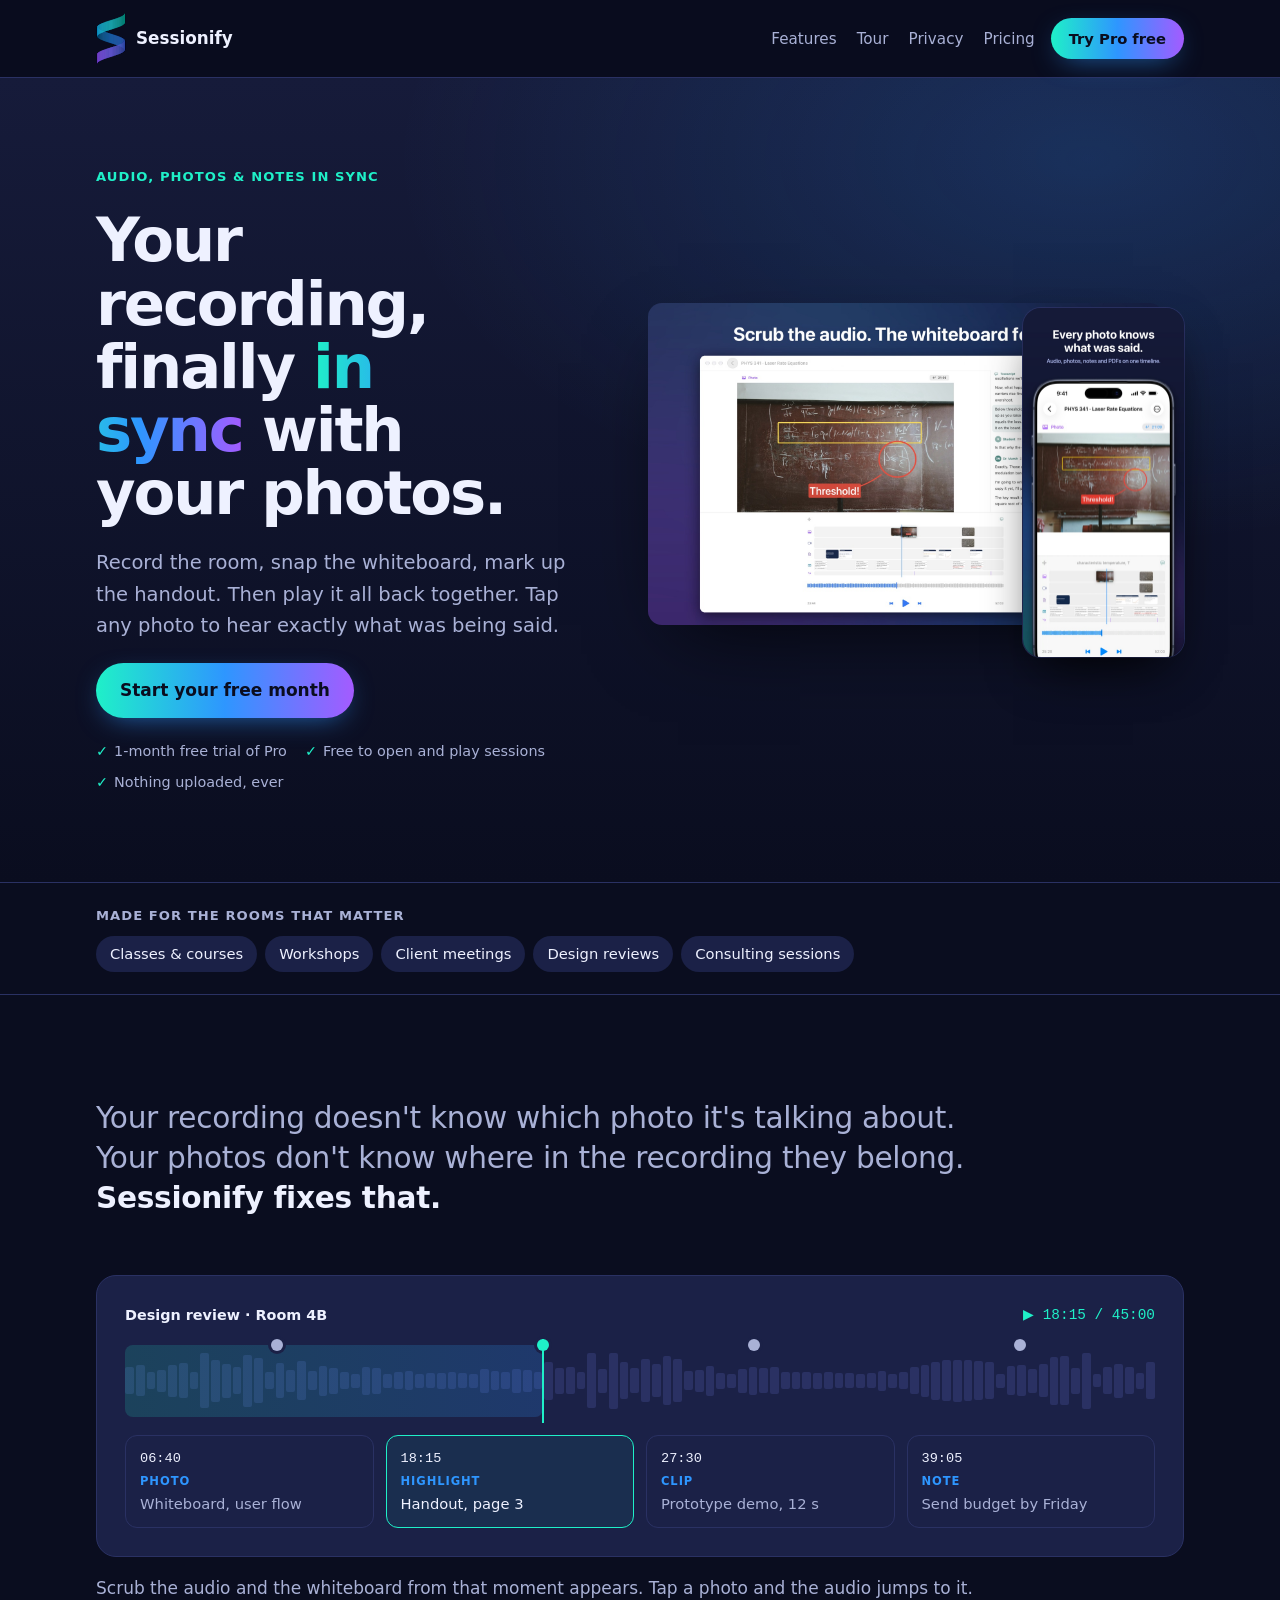
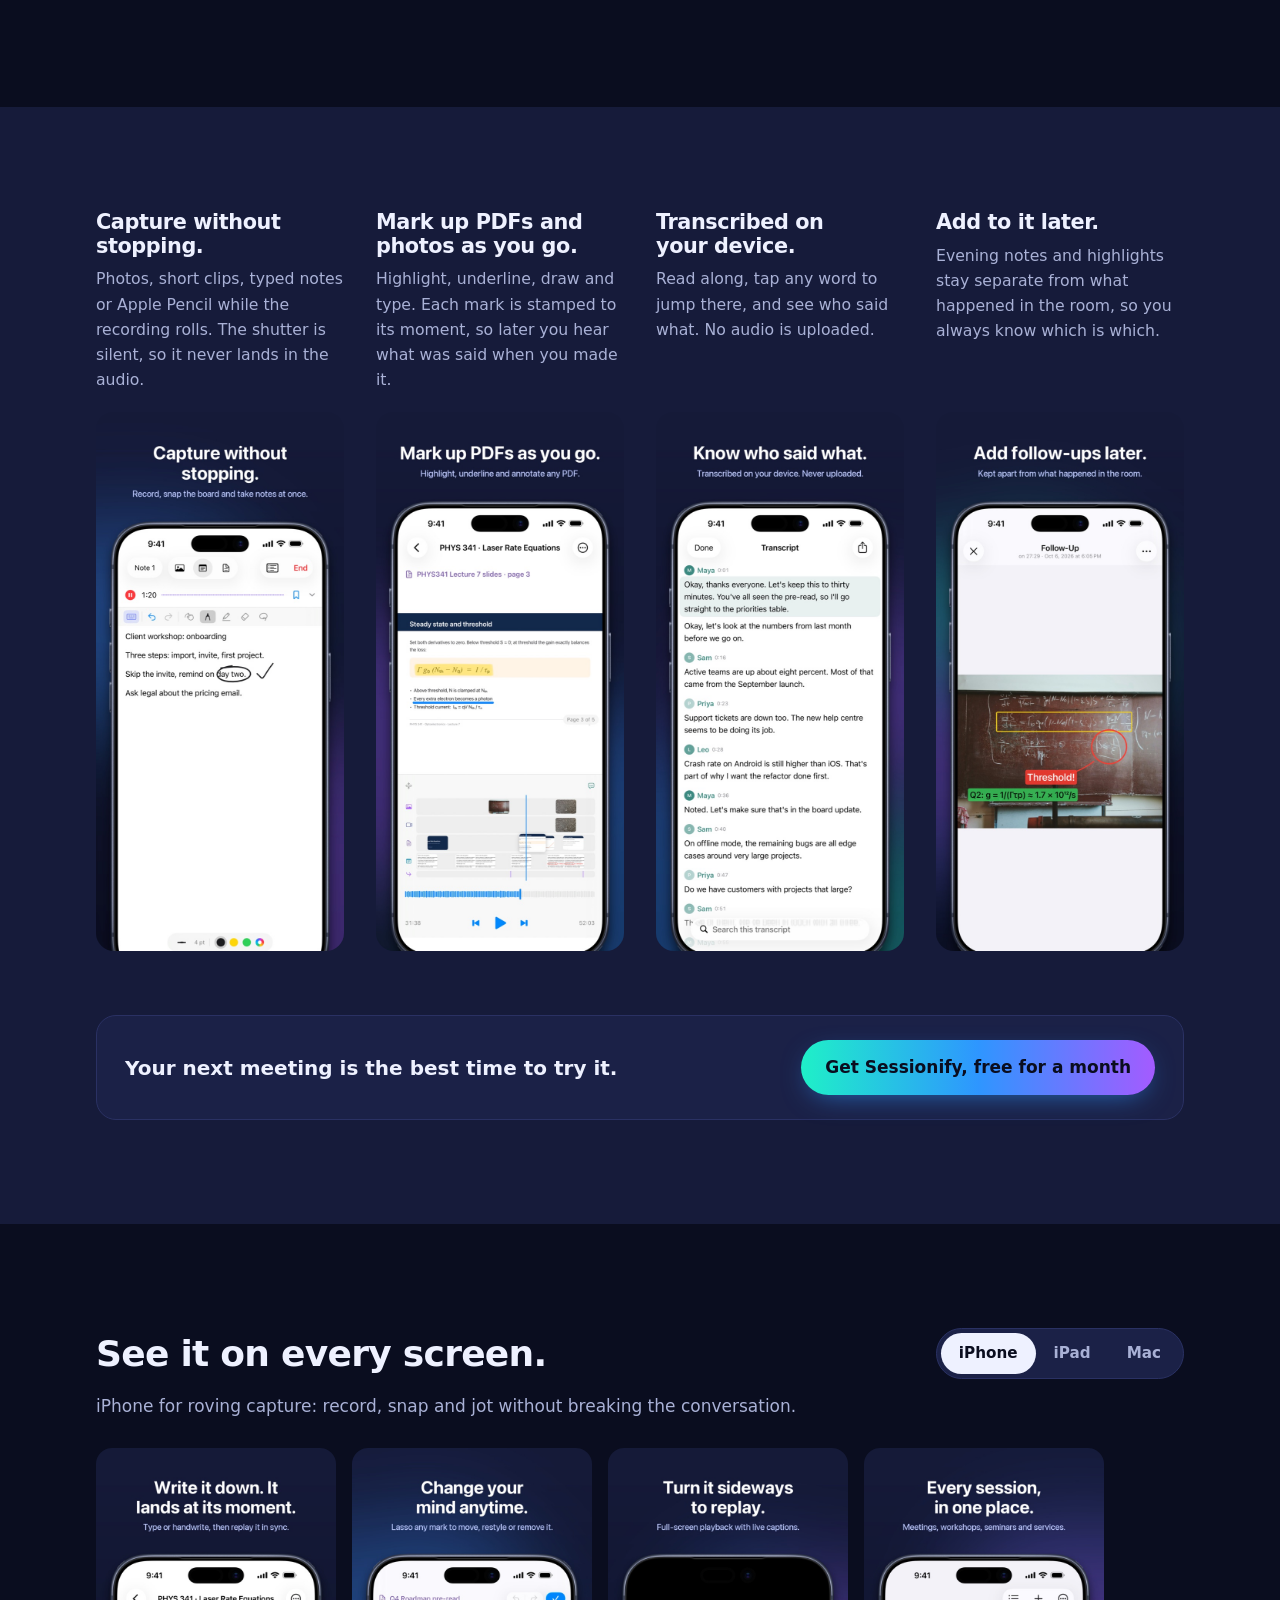
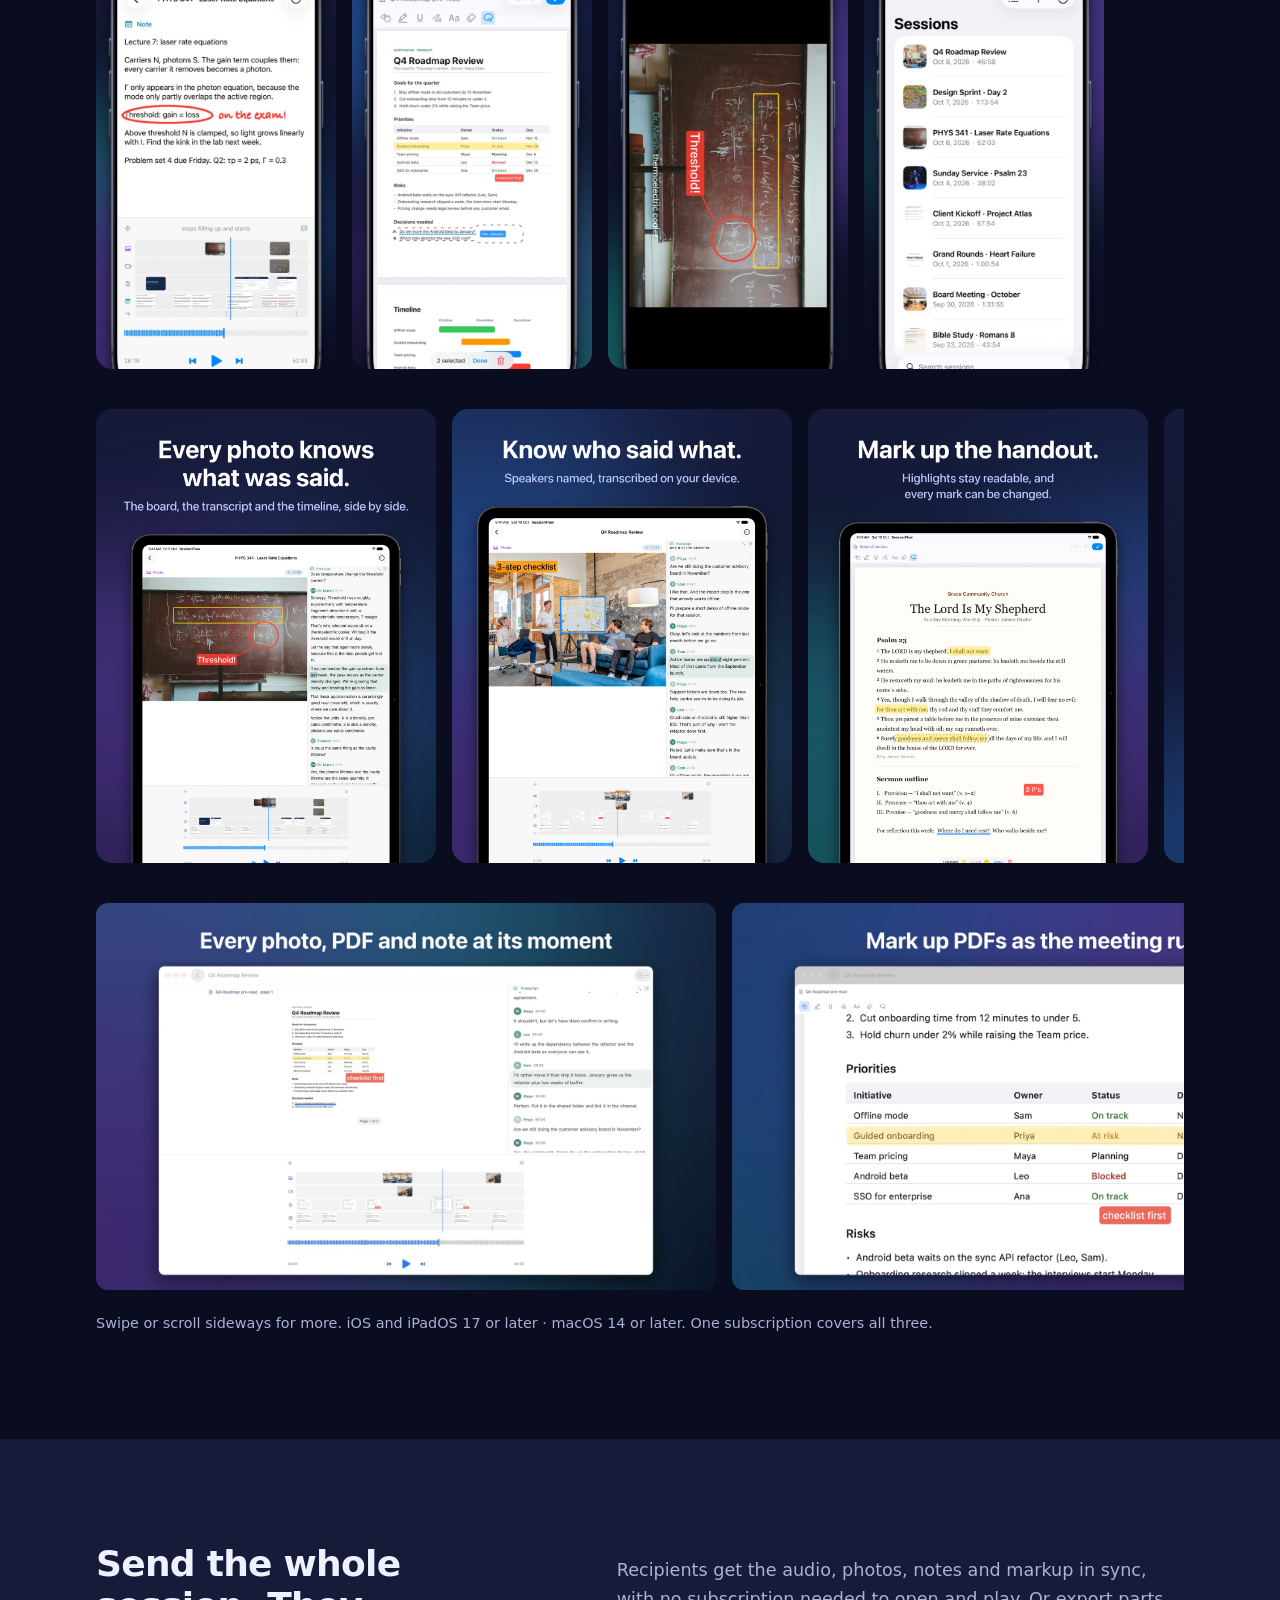
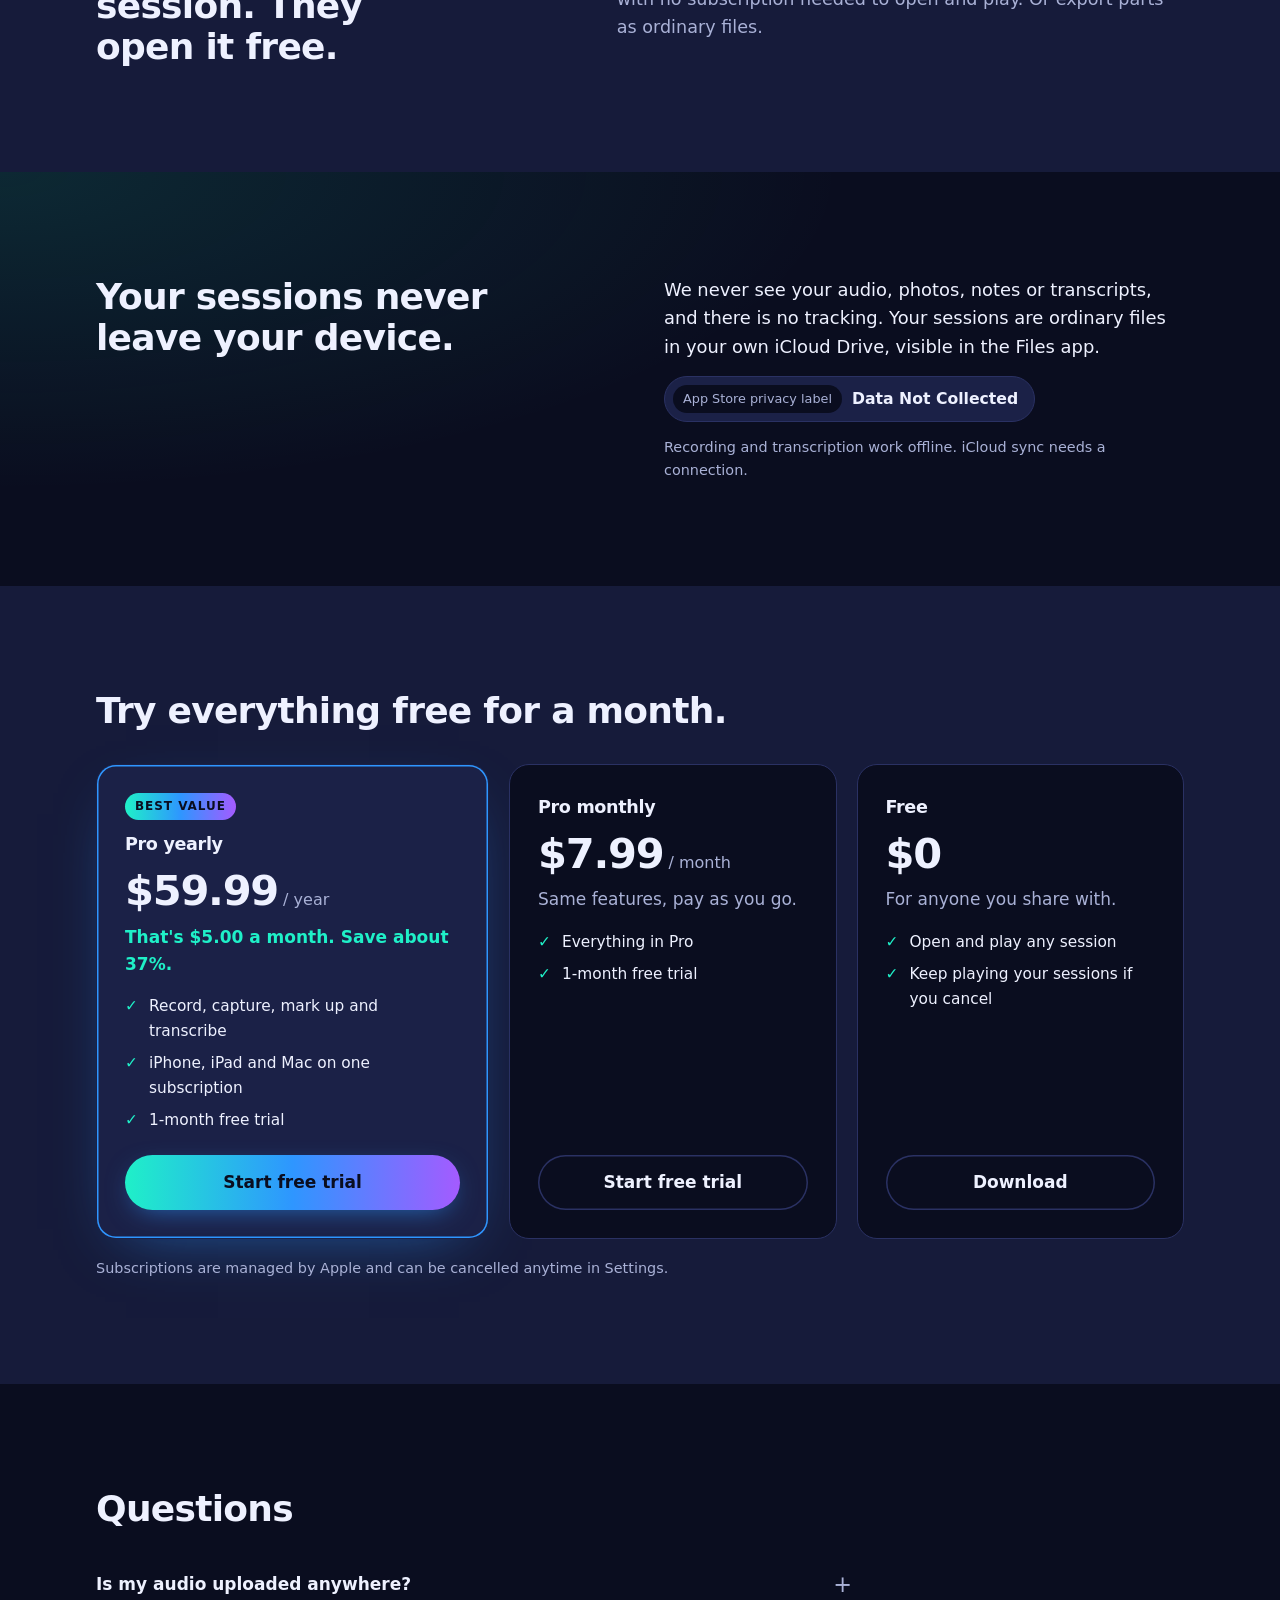
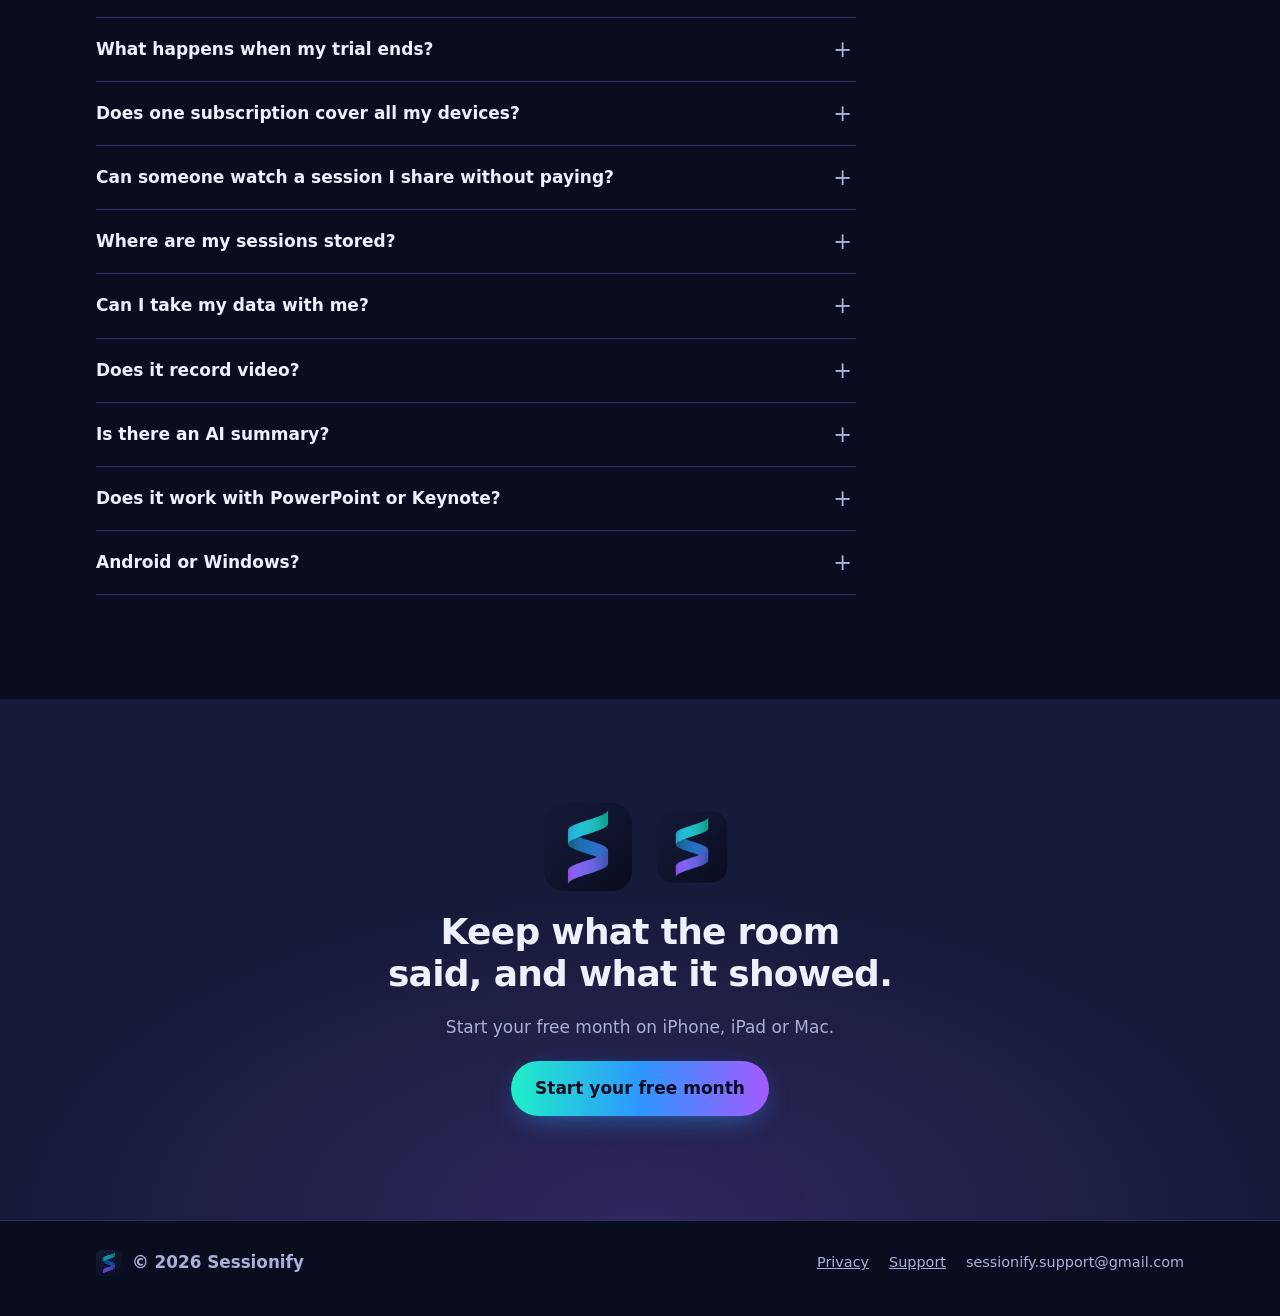
==== landing/index.html @ ba5fc94e "Add Sessionify marketing landing page Static HTML/CSS page in landing/ built from BRIEF, BRAND, COPY" ====
<!doctype html>
<html lang="en">
<head>
<meta charset="utf-8">
<meta name="viewport" content="width=device-width,initial-scale=1,viewport-fit=cover">
<title>Sessionify</title>
<meta name="claude:viewport-fit-sides" content="cover">
<meta name="description" content="Record the room, snap the whiteboard, mark up the handout, then play it all back together. Audio, photos, notes and PDFs on one timeline, transcribed on your device. iPhone, iPad and Mac.">
<meta name="theme-color" content="#0A0D1F">
<meta name="apple-itunes-app" content="app-id=6821321012">
<meta property="og:title" content="Sessionify: audio, photos & notes in sync">
<meta property="og:description" content="Record the room, snap the whiteboard, mark up the handout, then play it all back together.">
<meta property="og:type" content="website">
<meta property="og:image" content="https://tianenchong.github.io/sessionify/landing/assets/screenshots/web/mac-01-timeline.jpg">
<meta name="twitter:card" content="summary_large_image">
<link rel="icon" href="assets/logo/sessionify-mark.svg" type="image/svg+xml">
<link rel="alternate icon" href="assets/logo/sessionify-mark.png" type="image/png">
<link rel="apple-touch-icon" href="assets/app-icon/icon-ios-1024.png">
<link rel="stylesheet" href="style.css">
</head>
<body>

<header class="top">
  <div class="wrap nav">
    <a class="brand" href="#top">
      <img src="assets/logo/sessionify-mark.svg" alt="" width="30" height="30">
      <span>Sessionify</span>
    </a>
    <nav aria-label="Sections">
      <a href="#features">Features</a>
      <a href="#tour">Tour</a>
      <a href="#privacy">Privacy</a>
      <a href="#pricing">Pricing</a>
    </nav>
    <a class="btn btn-sm" href="https://apps.apple.com/us/app/sessionify/id6821321012" rel="noopener">Try Pro free</a>
  </div>
</header>

<main id="top">

  <section class="hero">
    <div class="wrap hero-grid">
      <div class="hero-copy">
        <p class="eyebrow">Audio, photos &amp; notes in sync</p>
        <h1>Your recording, finally <span class="grad">in sync</span> with your photos.</h1>
        <p class="lede">Record the room, snap the whiteboard, mark up the handout. Then play it all back together. Tap any photo to hear exactly what was being said.</p>
        <div class="cta-row">
          <a class="btn" href="https://apps.apple.com/us/app/sessionify/id6821321012" rel="noopener">Start your free month</a>
          <a class="badge" href="https://apps.apple.com/us/app/sessionify/id6821321012" rel="noopener"><img src="https://tools.applemarketingtools.com/api/badges/download-on-the-app-store/black/en-us?size=250x83" alt="Download on the App Store" width="150" height="50" onerror="this.parentNode.hidden=true"></a>
        </div>
        <ul class="trust">
          <li>1-month free trial of Pro</li>
          <li>Free to open and play sessions</li>
          <li>Nothing uploaded, ever</li>
        </ul>
      </div>
      <div class="hero-media">
        <img class="hero-mac" src="assets/screenshots/web/mac-01-timeline.jpg" alt="Sessionify on Mac: a session's audio, photos and notes on one wide timeline" width="1600" height="1000">
        <img class="hero-phone" src="assets/screenshots/web/iphone-01-timeline.jpg" alt="Sessionify on iPhone: the same session on a phone" width="644" height="1400">
      </div>
    </div>
  </section>

  <section class="who" aria-label="Who it's for">
    <div class="wrap who-row">
      <span class="who-label">Made for the rooms that matter</span>
      <ul>
        <li>Classes &amp; courses</li>
        <li>Workshops</li>
        <li>Client meetings</li>
        <li>Design reviews</li>
        <li>Consulting sessions</li>
      </ul>
    </div>
  </section>

  <section class="problem">
    <div class="wrap">
      <p class="problem-text">Your recording doesn't know which photo it's talking about. Your photos don't know where in the recording they belong. <strong>Sessionify fixes that.</strong></p>

      <div class="timeline" role="img" aria-label="Example 45-minute session timeline with a whiteboard photo at 6:40, a handout highlight at 18:15, a clip at 27:30 and a note at 39:05. The playhead sits at 18:15.">
        <div class="tl-head">
          <span class="tl-title">Design review · Room 4B</span>
          <span class="tl-now">▶ 18:15 / 45:00</span>
        </div>
        <div class="tl-track">
          <div class="tl-wave" id="wave"></div>
          <div class="tl-played" style="width:40.6%"></div>
          <span class="tl-mark" style="left:14.8%"></span>
          <span class="tl-mark on" style="left:40.6%"></span>
          <span class="tl-mark" style="left:61.1%"></span>
          <span class="tl-mark" style="left:86.9%"></span>
          <span class="tl-head-line" style="left:40.6%"></span>
        </div>
        <ol class="tl-events">
          <li><time>06:40</time><span>Photo</span>Whiteboard, user flow</li>
          <li class="on"><time>18:15</time><span>Highlight</span>Handout, page 3</li>
          <li><time>27:30</time><span>Clip</span>Prototype demo, 12 s</li>
          <li><time>39:05</time><span>Note</span>Send budget by Friday</li>
        </ol>
      </div>
      <p class="tl-caption">Scrub the audio and the whiteboard from that moment appears. Tap a photo and the audio jumps to it.</p>
    </div>
  </section>

  <section id="features" class="features">
    <div class="wrap">
      <div class="feature-grid">
        <article class="feature">
          <div class="feature-text">
            <h2>Capture without stopping.</h2>
            <p>Photos, short clips, typed notes or Apple Pencil while the recording rolls. The shutter is silent, so it never lands in the audio.</p>
          </div>
          <img src="assets/screenshots/web/iphone-04-recording.jpg" alt="Recording on iPhone with capture tools" width="644" height="1400" loading="lazy">
        </article>
        <article class="feature">
          <div class="feature-text">
            <h2>Mark up PDFs and photos as you go.</h2>
            <p>Highlight, underline, draw and type. Each mark is stamped to its moment, so later you hear what was said when you made it.</p>
          </div>
          <img src="assets/screenshots/web/iphone-05-pdfs.jpg" alt="Marking up a PDF handout on iPhone" width="644" height="1400" loading="lazy">
        </article>
        <article class="feature">
          <div class="feature-text">
            <h2>Transcribed on your device.</h2>
            <p>Read along, tap any word to jump there, and see who said what. No audio is uploaded.</p>
          </div>
          <img src="assets/screenshots/web/iphone-02-transcript.jpg" alt="On-device transcript with speakers on iPhone" width="644" height="1400" loading="lazy">
        </article>
        <article class="feature">
          <div class="feature-text">
            <h2>Add to it later.</h2>
            <p>Evening notes and highlights stay separate from what happened in the room, so you always know which is which.</p>
          </div>
          <img src="assets/screenshots/web/iphone-07-followup.jpg" alt="Follow-up notes added after a session on iPhone" width="644" height="1400" loading="lazy">
        </article>
      </div>
      <div class="inline-cta">
        <p>Your next meeting is the best time to try it.</p>
        <a class="btn" href="https://apps.apple.com/us/app/sessionify/id6821321012" rel="noopener">Get Sessionify, free for a month</a>
      </div>
    </div>
  </section>

  <section id="tour" class="tour">
    <div class="wrap">
      <div class="tour-head">
        <h2>See it on every screen.</h2>
        <div class="tabs" role="tablist" aria-label="Device">
          <button type="button" role="tab" id="tab-iphone" aria-controls="panel-iphone" aria-selected="true">iPhone</button>
          <button type="button" role="tab" id="tab-ipad" aria-controls="panel-ipad" aria-selected="false">iPad</button>
          <button type="button" role="tab" id="tab-mac" aria-controls="panel-mac" aria-selected="false">Mac</button>
        </div>
      </div>
      <p class="tour-sub" id="tour-sub">iPhone for roving capture: record, snap and jot without breaking the conversation.</p>

      <div class="strip strip-phone" role="tabpanel" id="panel-iphone" aria-labelledby="tab-iphone" tabindex="0">
        <img src="assets/screenshots/web/iphone-03-notes.jpg" alt="Notes in a session on iPhone" width="644" height="1400" loading="lazy">
        <img src="assets/screenshots/web/iphone-06-editing.jpg" alt="Editing a session on iPhone" width="644" height="1400" loading="lazy">
        <img src="assets/screenshots/web/iphone-08-theatre.jpg" alt="Theatre playback on iPhone" width="644" height="1400" loading="lazy">
        <img src="assets/screenshots/web/iphone-09-library.jpg" alt="Session library on iPhone" width="644" height="1400" loading="lazy">
      </div>
      <div class="strip strip-pad" role="tabpanel" id="panel-ipad" aria-labelledby="tab-ipad" tabindex="0" hidden>
        <img src="assets/screenshots/web/ipad-01-timeline.jpg" alt="Session timeline on iPad" width="1200" height="1600" loading="lazy">
        <img src="assets/screenshots/web/ipad-02-meeting.jpg" alt="A meeting session on iPad" width="1200" height="1600" loading="lazy">
        <img src="assets/screenshots/web/ipad-03-editing.jpg" alt="Apple Pencil markup on iPad" width="1200" height="1600" loading="lazy">
        <img src="assets/screenshots/web/ipad-04-notes.jpg" alt="Notes on iPad" width="1200" height="1600" loading="lazy">
        <img src="assets/screenshots/web/ipad-05-library.jpg" alt="Session library on iPad" width="1200" height="1600" loading="lazy">
        <img src="assets/screenshots/web/ipad-06-recording.jpg" alt="Recording on iPad" width="1200" height="1600" loading="lazy">
        <img src="assets/screenshots/web/ipad-07-followup.jpg" alt="Follow-up notes on iPad" width="1200" height="1600" loading="lazy">
      </div>
      <div class="strip strip-mac" role="tabpanel" id="panel-mac" aria-labelledby="tab-mac" tabindex="0" hidden>
        <img src="assets/screenshots/web/mac-02-pdfs.jpg" alt="PDFs on Mac" width="1600" height="1000" loading="lazy">
        <img src="assets/screenshots/web/mac-03-markup.jpg" alt="Markup on Mac" width="1600" height="1000" loading="lazy">
        <img src="assets/screenshots/web/mac-04-theatre.jpg" alt="Theatre playback on Mac" width="1600" height="1000" loading="lazy">
        <img src="assets/screenshots/web/mac-05-notes.jpg" alt="Notes on Mac" width="1600" height="1000" loading="lazy">
        <img src="assets/screenshots/web/mac-06-transcript.jpg" alt="Transcript on Mac" width="1600" height="1000" loading="lazy">
      </div>
      <p class="fine strip-hint">Swipe or scroll sideways for more. iOS and iPadOS 17 or later · macOS 14 or later. One subscription covers all three.</p>
    </div>
  </section>

  <section class="share">
    <div class="wrap share-grid">
      <h2>Send the whole session. They open it free.</h2>
      <p>Recipients get the audio, photos, notes and markup in sync, with no subscription needed to open and play. Or export parts as ordinary files.</p>
    </div>
  </section>

  <section id="privacy" class="privacy">
    <div class="wrap privacy-grid">
      <h2>Your sessions never leave your device.</h2>
      <div>
        <p>We never see your audio, photos, notes or transcripts, and there is no tracking. Your sessions are ordinary files in your own iCloud Drive, visible in the Files app.</p>
        <p class="label-chip"><span>App Store privacy label</span> Data Not Collected</p>
        <p class="fine">Recording and transcription work offline. iCloud sync needs a connection.</p>
      </div>
    </div>
  </section>

  <section id="pricing" class="pricing">
    <div class="wrap">
      <h2>Try everything free for a month.</h2>
      <div class="price-grid">
        <div class="plan pro">
          <p class="plan-tag">Best value</p>
          <h3>Pro yearly</h3>
          <p class="price">$59.99<small> / year</small></p>
          <p class="alt">That's $5.00 a month. Save about 37%.</p>
          <ul>
            <li>Record, capture, mark up and transcribe</li>
            <li>iPhone, iPad and Mac on one subscription</li>
            <li>1-month free trial</li>
          </ul>
          <a class="btn" href="https://apps.apple.com/us/app/sessionify/id6821321012" rel="noopener">Start free trial</a>
        </div>
        <div class="plan">
          <h3>Pro monthly</h3>
          <p class="price">$7.99<small> / month</small></p>
          <p class="alt muted-alt">Same features, pay as you go.</p>
          <ul>
            <li>Everything in Pro</li>
            <li>1-month free trial</li>
          </ul>
          <a class="btn btn-ghost" href="https://apps.apple.com/us/app/sessionify/id6821321012" rel="noopener">Start free trial</a>
        </div>
        <div class="plan">
          <h3>Free</h3>
          <p class="price">$0</p>
          <p class="alt muted-alt">For anyone you share with.</p>
          <ul>
            <li>Open and play any session</li>
            <li>Keep playing your sessions if you cancel</li>
          </ul>
          <a class="btn btn-ghost" href="https://apps.apple.com/us/app/sessionify/id6821321012" rel="noopener">Download</a>
        </div>
      </div>
      <p class="fine price-note">Subscriptions are managed by Apple and can be cancelled anytime in Settings.</p>
    </div>
  </section>

  <section id="faq" class="faq">
    <div class="wrap">
      <h2>Questions</h2>
      <div class="faq-list">
        <details><summary>Is my audio uploaded anywhere?</summary><p>No. Recording, transcription and speaker identification run on your device. We never see your audio, photos, notes or transcripts.</p></details>
        <details><summary>What happens when my trial ends?</summary><p>You can still open and play sessions. Recording, capturing and editing need Pro.</p></details>
        <details><summary>Does one subscription cover all my devices?</summary><p>Yes. Pro unlocks iPhone, iPad and Mac.</p></details>
        <details><summary>Can someone watch a session I share without paying?</summary><p>Yes. Opening and playing a session is free.</p></details>
        <details><summary>Where are my sessions stored?</summary><p>As ordinary files in your own iCloud Drive, visible in the Files app and backed up with your device.</p></details>
        <details><summary>Can I take my data with me?</summary><p>Yes. Audio, photos, clips and PDFs export as normal files.</p></details>
        <details><summary>Does it record video?</summary><p>It records audio throughout. You add photos and short clips at the moments that matter.</p></details>
        <details><summary>Is there an AI summary?</summary><p>No. Sessionify keeps everything on your device and doesn't send content to the cloud.</p></details>
        <details><summary>Does it work with PowerPoint or Keynote?</summary><p>Not yet. PDFs, photos and notes are supported.</p></details>
        <details><summary>Android or Windows?</summary><p>Not today.</p></details>
      </div>
    </div>
  </section>

  <section class="final">
    <div class="wrap final-inner">
      <div class="icons">
        <img src="assets/app-icon/icon-ios-1024.png" alt="Sessionify app icon for iPhone and iPad" width="96" height="96" loading="lazy">
        <img src="assets/app-icon/icon-mac-512.png" alt="Sessionify app icon for Mac" width="96" height="96" loading="lazy">
      </div>
      <h2>Keep what the room said, and what it showed.</h2>
      <p class="final-sub">Start your free month on iPhone, iPad or Mac.</p>
      <div class="cta-row center">
        <a class="btn" href="https://apps.apple.com/us/app/sessionify/id6821321012" rel="noopener">Start your free month</a>
        <a class="badge" href="https://apps.apple.com/us/app/sessionify/id6821321012" rel="noopener"><img src="https://tools.applemarketingtools.com/api/badges/download-on-the-app-store/black/en-us?size=250x83" alt="Download on the App Store" width="150" height="50" onerror="this.parentNode.hidden=true"></a>
      </div>
    </div>
  </section>

</main>

<footer class="foot">
  <div class="wrap foot-row">
    <a class="brand" href="#top">
      <img src="assets/logo/sessionify-icon.svg" alt="" width="26" height="26">
      <span>© 2026 Sessionify</span>
    </a>
    <nav aria-label="Footer">
      <a href="https://tianenchong.github.io/sessionify/privacy.html">Privacy</a>
      <a href="https://tianenchong.github.io/sessionify/">Support</a>
      <span class="mail">sessionify.support@gmail.com</span>
    </nav>
  </div>
</footer>

<div class="dock">
  <img src="assets/app-icon/icon-ios-1024.png" alt="" width="40" height="40">
  <div class="dock-text"><strong>Sessionify</strong><span>1 month free · iPhone, iPad, Mac</span></div>
  <a class="btn btn-sm" href="https://apps.apple.com/us/app/sessionify/id6821321012" rel="noopener">Get</a>
</div>

<script>
(function () {
  var w = document.getElementById('wave');
  if (w) {
    var n = 96, s = 7, html = '';
    for (var i = 0; i < n; i++) {
      s = (s * 9301 + 49297) % 233280;
      var h = 18 + Math.round((s / 233280) * 70 * (0.55 + 0.45 * Math.sin(i / 6)));
      html += '<i style="height:' + Math.max(10, h) + '%"></i>';
    }
    w.innerHTML = html;
  }
  var subs = {
    iphone: 'iPhone for roving capture: record, snap and jot without breaking the conversation.',
    ipad: 'iPad for Apple Pencil markup: write on handouts and photos, each mark tied to its moment.',
    mac: 'Mac for review: a wide timeline with PDFs, markup, notes and transcript side by side.'
  };
  var tabs = document.querySelectorAll('.tabs [role="tab"]');
  function select(tab) {
    tabs.forEach(function (t) {
      var on = t === tab;
      t.setAttribute('aria-selected', on ? 'true' : 'false');
      t.tabIndex = on ? 0 : -1;
      document.getElementById(t.getAttribute('aria-controls')).hidden = !on;
    });
    document.getElementById('tour-sub').textContent = subs[tab.id.replace('tab-', '')];
  }
  tabs.forEach(function (t, i) {
    t.addEventListener('click', function () { select(t); });
    t.addEventListener('keydown', function (e) {
      if (e.key !== 'ArrowRight' && e.key !== 'ArrowLeft') return;
      var next = tabs[(i + (e.key === 'ArrowRight' ? 1 : tabs.length - 1)) % tabs.length];
      select(next); next.focus();
    });
  });
})();
</script>
</body>
</html>
---- landing/style.css ----
/* Layout: dark navy page, one brand gradient used only for the key word, buttons and the session timeline. */
:root {
  color-scheme: dark;
  --bg: #0A0D1F;
  --bg-raise: #161B3A;
  --panel: #1B2147;
  --line: #2A3163;
  --fg: #EEF1FF;
  --muted: #A9B1D6;
  --teal: #1FF0C8;
  --blue: #2E96FF;
  --violet: #A45BFF;
  --grad: linear-gradient(90deg, var(--teal), var(--blue) 50%, var(--violet));
  --font: -apple-system, BlinkMacSystemFont, "SF Pro Text", Inter, system-ui, sans-serif;
  --display: -apple-system, BlinkMacSystemFont, "SF Pro Display", Inter, system-ui, sans-serif;
  --mono: ui-monospace, "SF Mono", Menlo, monospace;
}

* { box-sizing: border-box; }
html { scroll-behavior: smooth; }
@media (prefers-reduced-motion: reduce) { html { scroll-behavior: auto; } }
body { margin: 0; background: var(--bg); color: var(--fg); font: 17px/1.6 var(--font); -webkit-font-smoothing: antialiased; }
img { max-width: 100%; height: auto; display: block; }
a { color: var(--fg); }
a:focus-visible, summary:focus-visible { outline: 2px solid var(--teal); outline-offset: 3px; border-radius: 6px; }
h1, h2, h3 { font-family: var(--display); text-wrap: balance; letter-spacing: -0.02em; margin: 0; }
h2 { font-size: clamp(1.6rem, 3.2vw, 2.25rem); line-height: 1.15; }
h3 { font-size: 1.1rem; }
p { margin: 0; }

.wrap {
  max-width: 1120px; margin: 0 auto;
  padding-left: max(16px, env(safe-area-inset-left, 0px));
  padding-right: max(16px, env(safe-area-inset-right, 0px));
}
section { padding-block: clamp(56px, 9vw, 104px); }
.fine { color: var(--muted); font-size: 0.9rem; }
.grad { background: var(--grad); -webkit-background-clip: text; background-clip: text; color: transparent; }

.btn {
  display: inline-block; padding: 14px 24px; border-radius: 999px;
  background: var(--grad); color: #0A0D1F; font-weight: 650; text-decoration: none;
  box-shadow: 0 8px 28px -10px rgba(46, 150, 255, 0.7);
  transition: transform .15s ease, box-shadow .15s ease;
}
.btn:hover { transform: translateY(-1px); box-shadow: 0 12px 32px -10px rgba(164, 91, 255, 0.8); }
@media (prefers-reduced-motion: reduce) { .btn { transition: none; } .btn:hover { transform: none; } }

.btn-sm { padding: 9px 18px; font-size: 0.92rem; }
.btn-ghost { background: transparent; color: var(--fg); box-shadow: inset 0 0 0 1.5px var(--line); }
.btn-ghost:hover { box-shadow: inset 0 0 0 1.5px var(--blue); }
.cta-row { display: flex; flex-wrap: wrap; align-items: center; gap: 14px; }
.cta-row.center { justify-content: center; }
.badge img { height: 50px; width: auto; }

/* Header */
.top { position: sticky; top: env(safe-area-inset-top, 0px); z-index: 20; background: rgba(10, 13, 31, 0.86); backdrop-filter: blur(12px); -webkit-backdrop-filter: blur(12px); border-bottom: 1px solid var(--line); }
body::before { content: ""; position: fixed; inset: 0 0 auto; height: env(safe-area-inset-top, 0px); z-index: 21; background: var(--bg); }
.nav { display: flex; align-items: center; justify-content: space-between; gap: 16px; padding-block: 12px; }
.brand { display: flex; align-items: center; gap: 10px; text-decoration: none; font-weight: 650; font-size: 1.05rem; }
.nav nav { display: flex; gap: 20px; flex-wrap: wrap; }
.nav nav a { color: var(--muted); text-decoration: none; font-size: 0.95rem; }
.nav nav a:hover { color: var(--fg); }
.nav nav { margin-left: auto; }
@media (max-width: 720px) { .nav nav { display: none; } .nav .btn-sm { margin-left: auto; } }

/* Hero */
.hero { background: radial-gradient(90% 80% at 85% 10%, rgba(46,150,255,.18), transparent 60%), linear-gradient(180deg, var(--bg-raise), var(--bg)); padding-block: clamp(40px, 7vw, 88px); overflow: hidden; }
.hero-grid { display: grid; grid-template-columns: 1fr 1.1fr; gap: clamp(28px, 5vw, 64px); align-items: center; }
.hero-copy { min-width: 0; display: grid; gap: 22px; }
.eyebrow { color: var(--teal); font-size: 0.82rem; font-weight: 600; letter-spacing: 0.08em; text-transform: uppercase; }
h1 { font-size: clamp(2.3rem, 5.2vw, 3.8rem); line-height: 1.04; letter-spacing: -0.035em; }
.lede { color: var(--muted); font-size: clamp(1.05rem, 1.7vw, 1.22rem); max-width: 34em; }
.trust { list-style: none; margin: 0; padding: 0; display: flex; flex-wrap: wrap; gap: 8px 18px; color: var(--muted); font-size: 0.9rem; }
.trust li::before { content: "✓"; color: var(--teal); margin-right: 6px; font-weight: 700; }
.hero-media { position: relative; min-width: 0; padding-bottom: 6%; padding-right: 4%; }
.hero-mac { width: 100%; border-radius: 14px; box-shadow: 0 30px 80px -30px rgba(0,0,0,.8); }
.hero-phone { position: absolute; right: 0; bottom: 0; width: 30%; border-radius: 18px; box-shadow: 0 24px 50px -16px rgba(0,0,0,.85), 0 0 0 1px var(--line); }
@media (max-width: 860px) { .hero-grid { grid-template-columns: 1fr; } }

/* Who */
.who { padding-block: 22px; border-top: 1px solid var(--line); border-bottom: 1px solid var(--line); }
.who-row { display: flex; flex-wrap: wrap; align-items: center; gap: 10px 24px; }
.who-label { color: var(--muted); font-size: 0.82rem; letter-spacing: 0.08em; text-transform: uppercase; font-weight: 600; }
.who ul { list-style: none; margin: 0; padding: 0; display: flex; flex-wrap: wrap; gap: 8px; }
.who li { padding: 6px 14px; border-radius: 999px; background: var(--panel); font-size: 0.92rem; }

/* Problem + timeline */
.problem-text { font-family: var(--display); font-size: clamp(1.3rem, 2.6vw, 1.85rem); line-height: 1.35; max-width: 30em; color: var(--muted); letter-spacing: -0.01em; }
.problem-text strong { color: var(--fg); font-weight: 650; }
.timeline { margin-top: clamp(32px, 5vw, 56px); background: var(--panel); border: 1px solid var(--line); border-radius: 20px; padding: clamp(16px, 3vw, 28px); display: grid; gap: 18px; }
.tl-head { display: flex; justify-content: space-between; gap: 12px; flex-wrap: wrap; font-size: 0.9rem; }
.tl-title { font-weight: 600; }
.tl-now { font-family: var(--mono); color: var(--teal); font-variant-numeric: tabular-nums; }
.tl-track { position: relative; height: 72px; }
.tl-wave { position: absolute; inset: 0; display: flex; align-items: center; gap: 2px; }
.tl-wave i { flex: 1; background: var(--line); border-radius: 2px; min-height: 4px; }
.tl-played { position: absolute; inset: 0 auto 0 0; background: linear-gradient(90deg, rgba(31,240,200,.16), rgba(46,150,255,.2)); border-radius: 8px; }
.tl-mark { position: absolute; top: -6px; width: 12px; height: 12px; margin-left: -6px; border-radius: 50%; background: var(--muted); box-shadow: 0 0 0 3px var(--panel); }
.tl-mark.on { background: var(--teal); }
.tl-head-line { position: absolute; top: -6px; bottom: -6px; width: 2px; margin-left: -1px; background: var(--teal); }
.tl-events { list-style: none; margin: 0; padding: 0; display: grid; grid-template-columns: repeat(4, minmax(0, 1fr)); gap: 12px; }
.tl-events li { display: grid; gap: 2px; padding: 12px 14px; border-radius: 12px; border: 1px solid var(--line); font-size: 0.92rem; color: var(--muted); min-width: 0; }
.tl-events li.on { border-color: var(--teal); color: var(--fg); background: rgba(31, 240, 200, 0.06); }
.tl-events time { font-family: var(--mono); font-variant-numeric: tabular-nums; color: var(--fg); font-size: 0.85rem; }
.tl-events span { font-size: 0.72rem; text-transform: uppercase; letter-spacing: 0.08em; color: var(--blue); font-weight: 600; }
.tl-caption { margin-top: 18px; color: var(--muted); }
@media (max-width: 760px) { .tl-events { grid-template-columns: repeat(2, minmax(0, 1fr)); } }

/* Features */
.features { background: var(--bg-raise); }
.feature-grid { display: grid; grid-template-columns: repeat(4, minmax(0, 1fr)); gap: clamp(20px, 3vw, 32px); }
.feature { display: grid; grid-template-rows: auto 1fr; gap: 20px; min-width: 0; }
.feature-text { display: grid; gap: 8px; align-content: start; }
.feature h2 { font-size: 1.3rem; }
.feature p { color: var(--muted); font-size: 0.98rem; }
.feature img { border-radius: 18px; align-self: end; }
@media (max-width: 960px) { .feature-grid { grid-template-columns: repeat(2, minmax(0, 1fr)); row-gap: 56px; } }
@media (max-width: 520px) {
  .feature-grid { grid-template-columns: 1fr; }
  .feature img { max-width: 300px; }
}
.inline-cta { margin-top: clamp(40px, 6vw, 64px); display: flex; flex-wrap: wrap; align-items: center; justify-content: space-between; gap: 16px 24px; padding: 24px 28px; border-radius: 20px; background: var(--panel); border: 1px solid var(--line); }
.inline-cta p { font-family: var(--display); font-size: 1.25rem; font-weight: 600; }

/* Tour */
.tour-head { display: flex; flex-wrap: wrap; align-items: center; justify-content: space-between; gap: 16px; }
.tabs { display: inline-flex; padding: 4px; border-radius: 999px; background: var(--panel); border: 1px solid var(--line); }
.tabs button { font: inherit; font-size: 0.95rem; font-weight: 600; color: var(--muted); background: none; border: 0; padding: 8px 18px; border-radius: 999px; cursor: pointer; }
.tabs button[aria-selected="true"] { background: var(--fg); color: var(--bg); }
.tabs button:focus-visible { outline: 2px solid var(--teal); outline-offset: 2px; }
.tour-sub { color: var(--muted); margin-top: 14px; max-width: 46em; }
.strip { margin-top: 28px; display: flex; gap: 16px; overflow-x: auto; scroll-snap-type: x mandatory; padding-bottom: 12px; overscroll-behavior-x: contain; }
.strip:focus-visible { outline: 2px solid var(--teal); outline-offset: 4px; border-radius: 12px; }
.strip img { flex: 0 0 auto; scroll-snap-align: start; border-radius: 16px; height: auto; }
.strip-phone img { width: min(240px, 62vw); }
.strip-pad img { width: min(340px, 72vw); }
.strip-mac img { width: min(620px, 86vw); border-radius: 12px; }
.strip-hint { margin-top: 10px; }

/* Share */
.share-grid { display: grid; grid-template-columns: 1fr 1.2fr; gap: 24px 48px; align-items: baseline; }
.share p { color: var(--muted); font-size: 1.1rem; max-width: 36em; }
@media (max-width: 760px) { .share-grid { grid-template-columns: 1fr; } }

.share { background: var(--bg-raise); }

/* Privacy */
.privacy { background: radial-gradient(120% 140% at 0% 0%, rgba(31,240,200,.12), transparent 55%), var(--bg); }
.label-chip { display: inline-flex; flex-wrap: wrap; align-items: center; gap: 10px; justify-self: start; padding: 8px 16px 8px 8px; border-radius: 999px; background: var(--panel); border: 1px solid var(--line); font-weight: 650; font-size: 0.98rem !important; }
.label-chip span { padding: 4px 10px; border-radius: 999px; background: var(--bg); color: var(--muted); font-weight: 500; font-size: 0.8rem; }
.privacy-grid { display: grid; grid-template-columns: 1fr 1fr; gap: 24px 48px; align-items: start; }
.privacy-grid > div { display: grid; gap: 14px; }
.privacy p:not(.fine) { font-size: 1.12rem; }
@media (max-width: 760px) { .privacy-grid { grid-template-columns: 1fr; } }

/* Pricing */
.pricing { background: var(--bg-raise); }
.pricing h2 { margin-bottom: 32px; }
.price-grid { display: grid; grid-template-columns: 1.2fr 1fr 1fr; gap: 20px; align-items: stretch; }
.plan { border: 1px solid var(--line); border-radius: 20px; padding: 28px; display: grid; grid-template-rows: auto auto auto auto 1fr auto; gap: 10px; min-width: 0; background: var(--bg); }
.plan:not(.pro) { grid-template-rows: auto auto auto 1fr auto; }
.plan p { color: var(--muted); }
.plan .price { font-family: var(--display); font-size: 2.6rem; font-weight: 700; color: var(--fg); letter-spacing: -0.03em; line-height: 1.1; font-variant-numeric: tabular-nums; }
.plan .price small { font-size: 1rem; font-weight: 500; color: var(--muted); letter-spacing: 0; }
.plan .alt { color: var(--teal); font-weight: 600; }
.plan .muted-alt { color: var(--muted); font-weight: 400; }
.plan ul { margin: 6px 0 0; padding: 0; list-style: none; display: grid; gap: 8px; align-content: start; }
.plan li { padding-left: 24px; position: relative; font-size: 0.96rem; }
.plan li::before { content: "✓"; position: absolute; left: 0; color: var(--teal); font-weight: 700; }
.plan .btn { justify-self: stretch; text-align: center; margin-top: 12px; }
.plan.pro { background: var(--panel); border-color: transparent; box-shadow: inset 0 0 0 1.5px var(--blue), 0 20px 60px -30px rgba(46,150,255,.6); }
.plan-tag { justify-self: start; font-size: 0.75rem; font-weight: 700; letter-spacing: 0.08em; text-transform: uppercase; color: var(--bg) !important; background: var(--grad); padding: 4px 10px; border-radius: 999px; }
.price-note { margin-top: 18px; }
@media (max-width: 900px) { .price-grid { grid-template-columns: 1fr; } }

/* FAQ */
.faq h2 { margin-bottom: 24px; }
.faq-list { display: grid; max-width: 760px; }
details { border-bottom: 1px solid var(--line); }
summary { cursor: pointer; list-style: none; padding: 18px 32px 18px 0; font-weight: 600; position: relative; }
summary::-webkit-details-marker { display: none; }
summary::after { content: "+"; position: absolute; right: 4px; top: 14px; font-size: 1.4rem; color: var(--muted); font-weight: 400; }
details[open] summary::after { content: "−"; }
details p { color: var(--muted); padding-bottom: 18px; max-width: 62ch; }

/* Final */
.final { background: radial-gradient(70% 90% at 50% 100%, rgba(164,91,255,.18), transparent 70%), var(--bg-raise); }
.final-inner { display: grid; justify-items: center; text-align: center; gap: 20px; }
.final h2 { max-width: 18em; }
.final-sub { color: var(--muted); }
.icons { display: flex; gap: 16px; align-items: center; }
.icons img { width: 88px; height: 88px; border-radius: 20px; }

/* Mobile download dock */
.dock { display: none; }
@media (max-width: 720px) {
  .dock {
    display: flex; align-items: center; gap: 12px;
    position: fixed; left: 0; right: 0; bottom: 0; z-index: 30;
    padding-top: 10px;
    padding-bottom: calc(10px + env(safe-area-inset-bottom, 0px));
    padding-left: max(16px, env(safe-area-inset-left, 0px));
    padding-right: max(16px, env(safe-area-inset-right, 0px));
    background: rgba(22, 27, 58, 0.94); backdrop-filter: blur(12px); -webkit-backdrop-filter: blur(12px);
    border-top: 1px solid var(--line);
  }
  .dock img { width: 40px; height: 40px; border-radius: 10px; }
  .dock-text { display: grid; line-height: 1.25; min-width: 0; flex: 1; }
  .dock-text span { color: var(--muted); font-size: 0.8rem; }
  body { padding-bottom: 76px; }
}

/* Footer */
.foot { border-top: 1px solid var(--line); padding-block: 28px 40px; color: var(--muted); font-size: 0.9rem; }
.foot-row { display: flex; justify-content: space-between; align-items: center; gap: 16px; flex-wrap: wrap; }
.foot nav { display: flex; gap: 20px; flex-wrap: wrap; }
.foot a { color: var(--muted); }
.foot a:hover { color: var(--fg); }
.mail { user-select: all; }
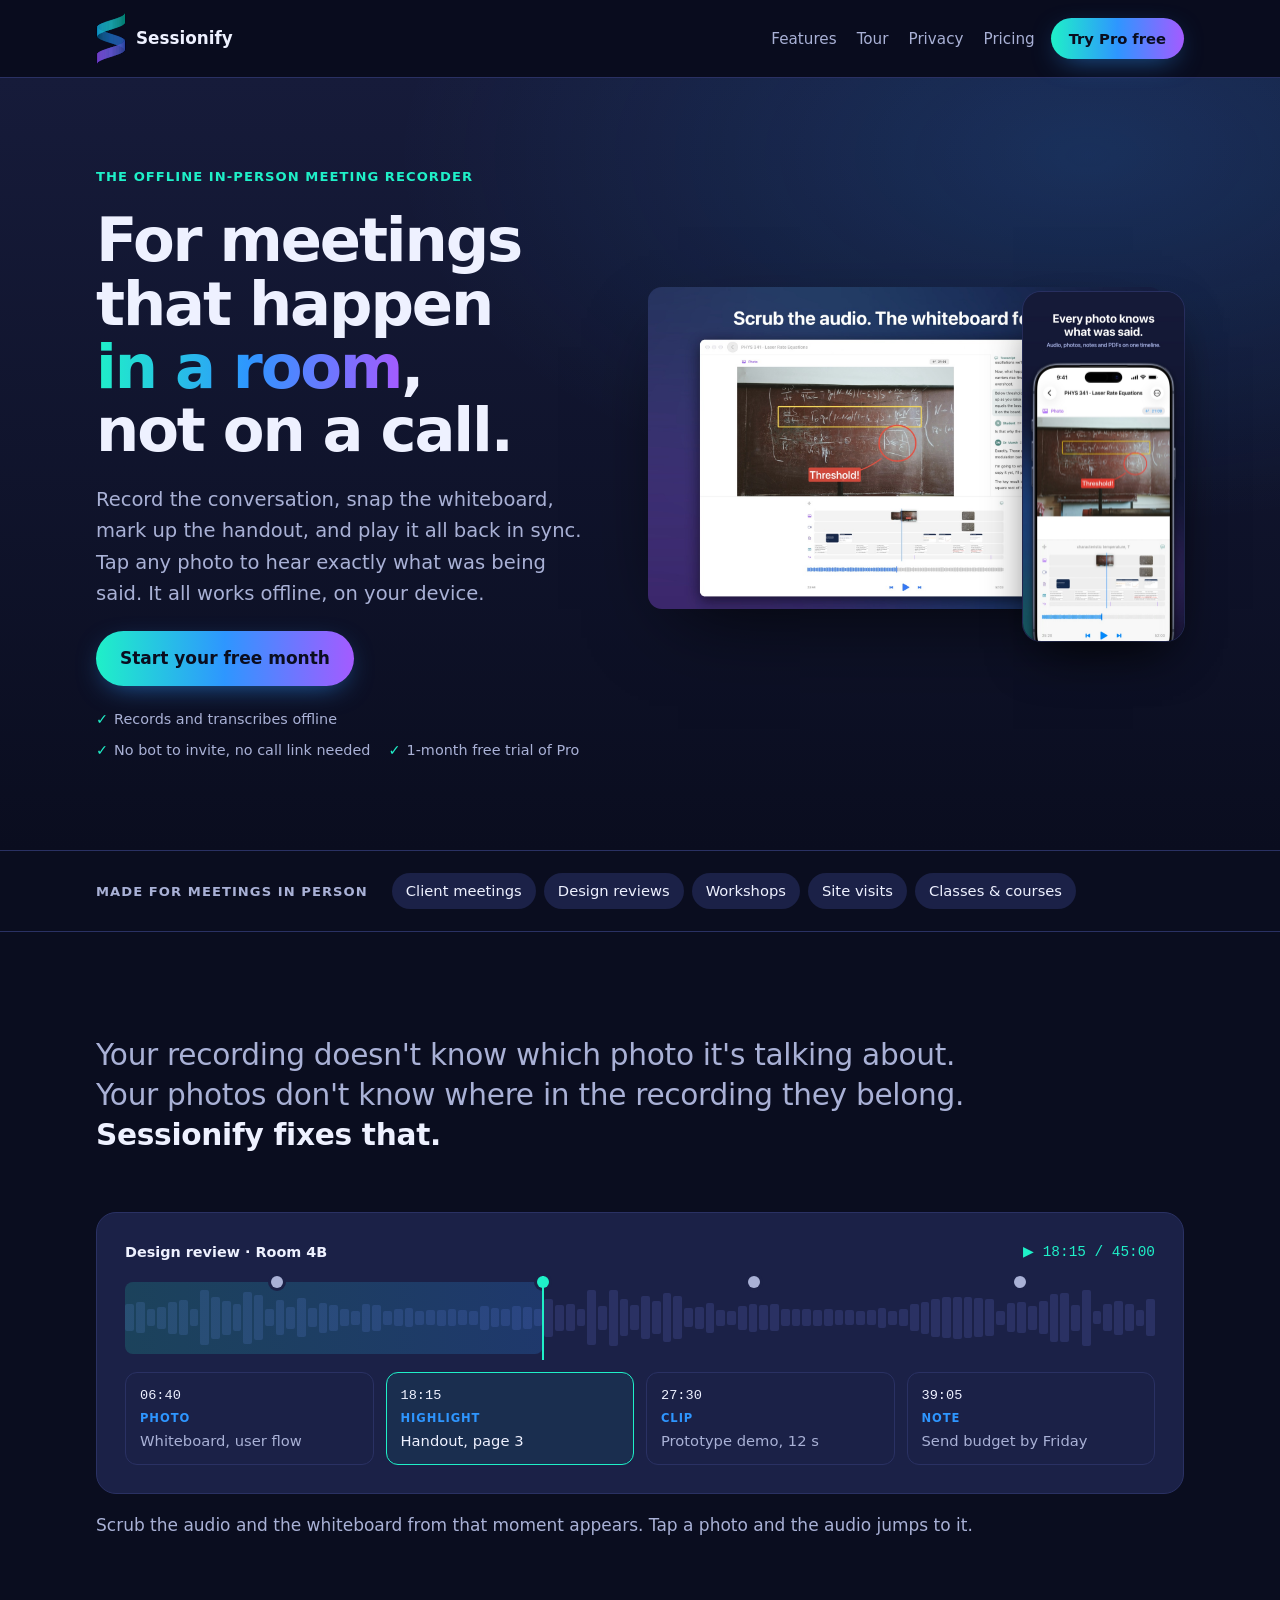
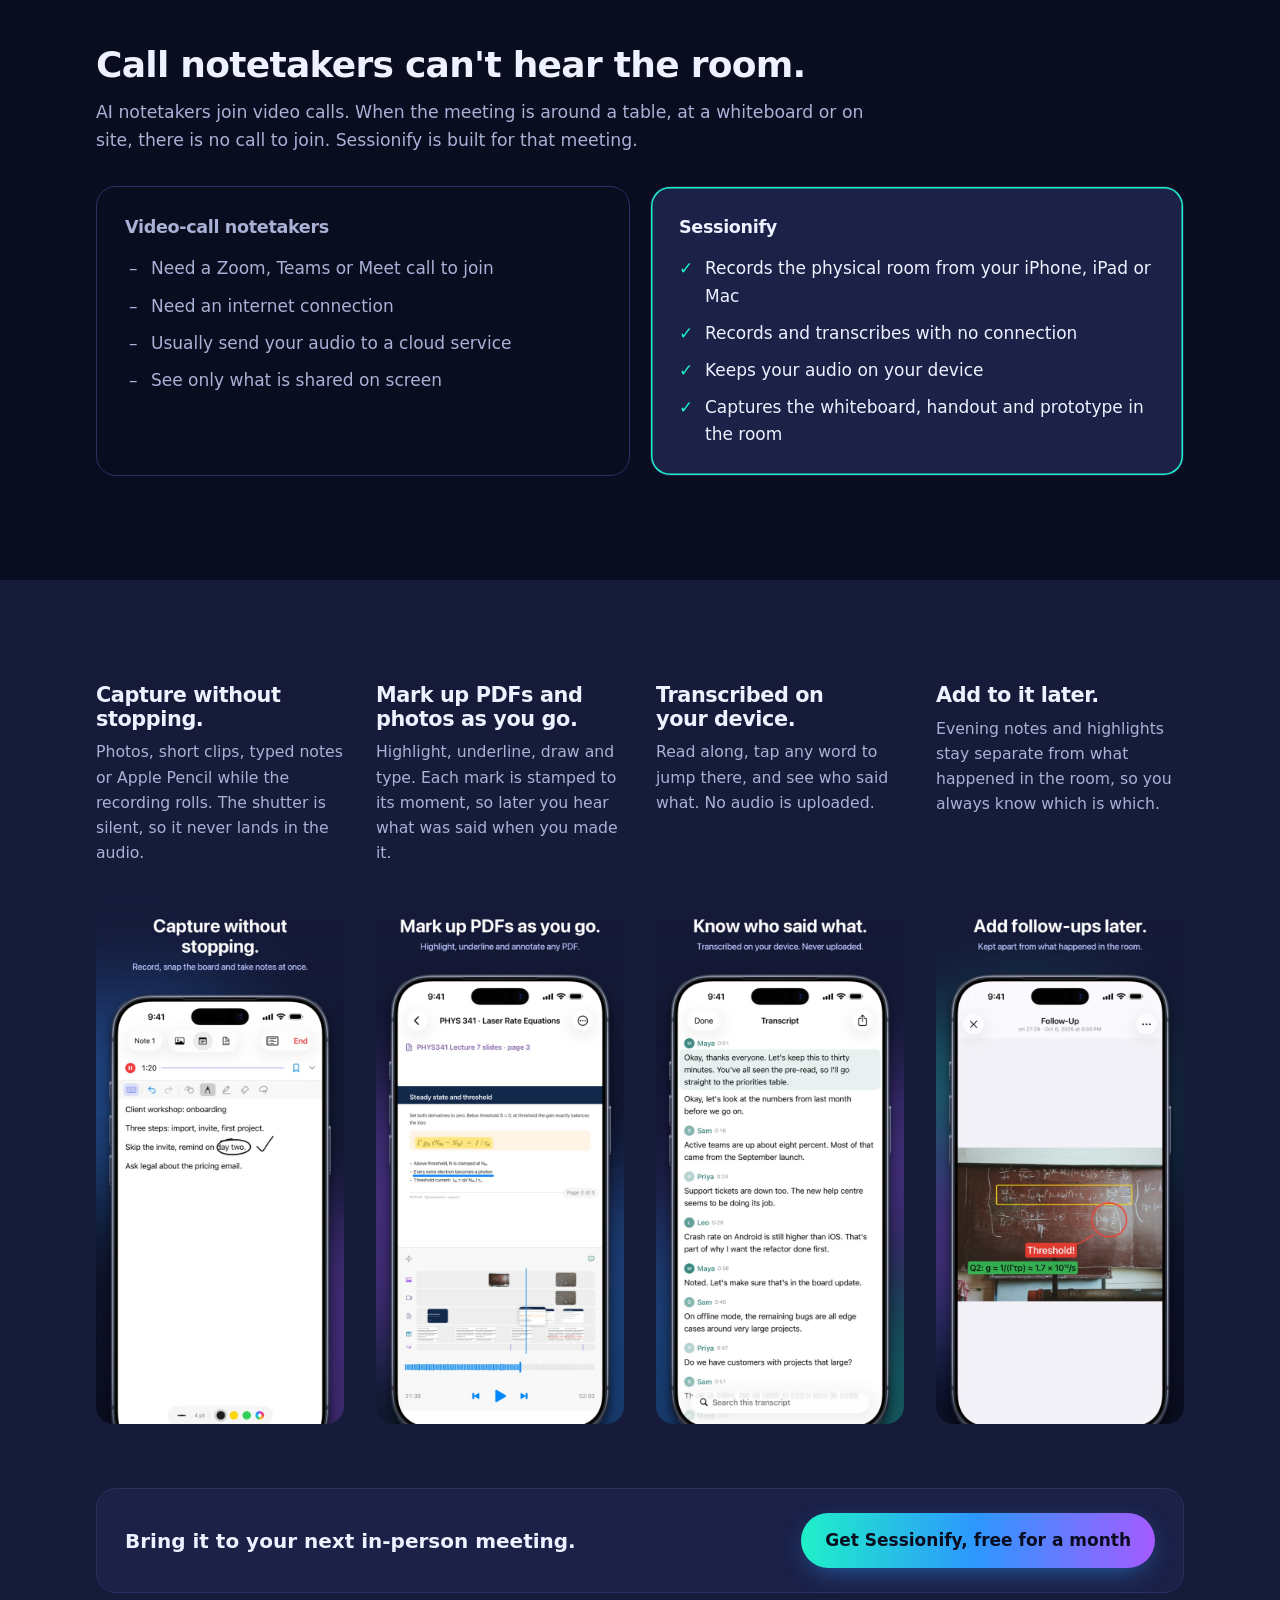
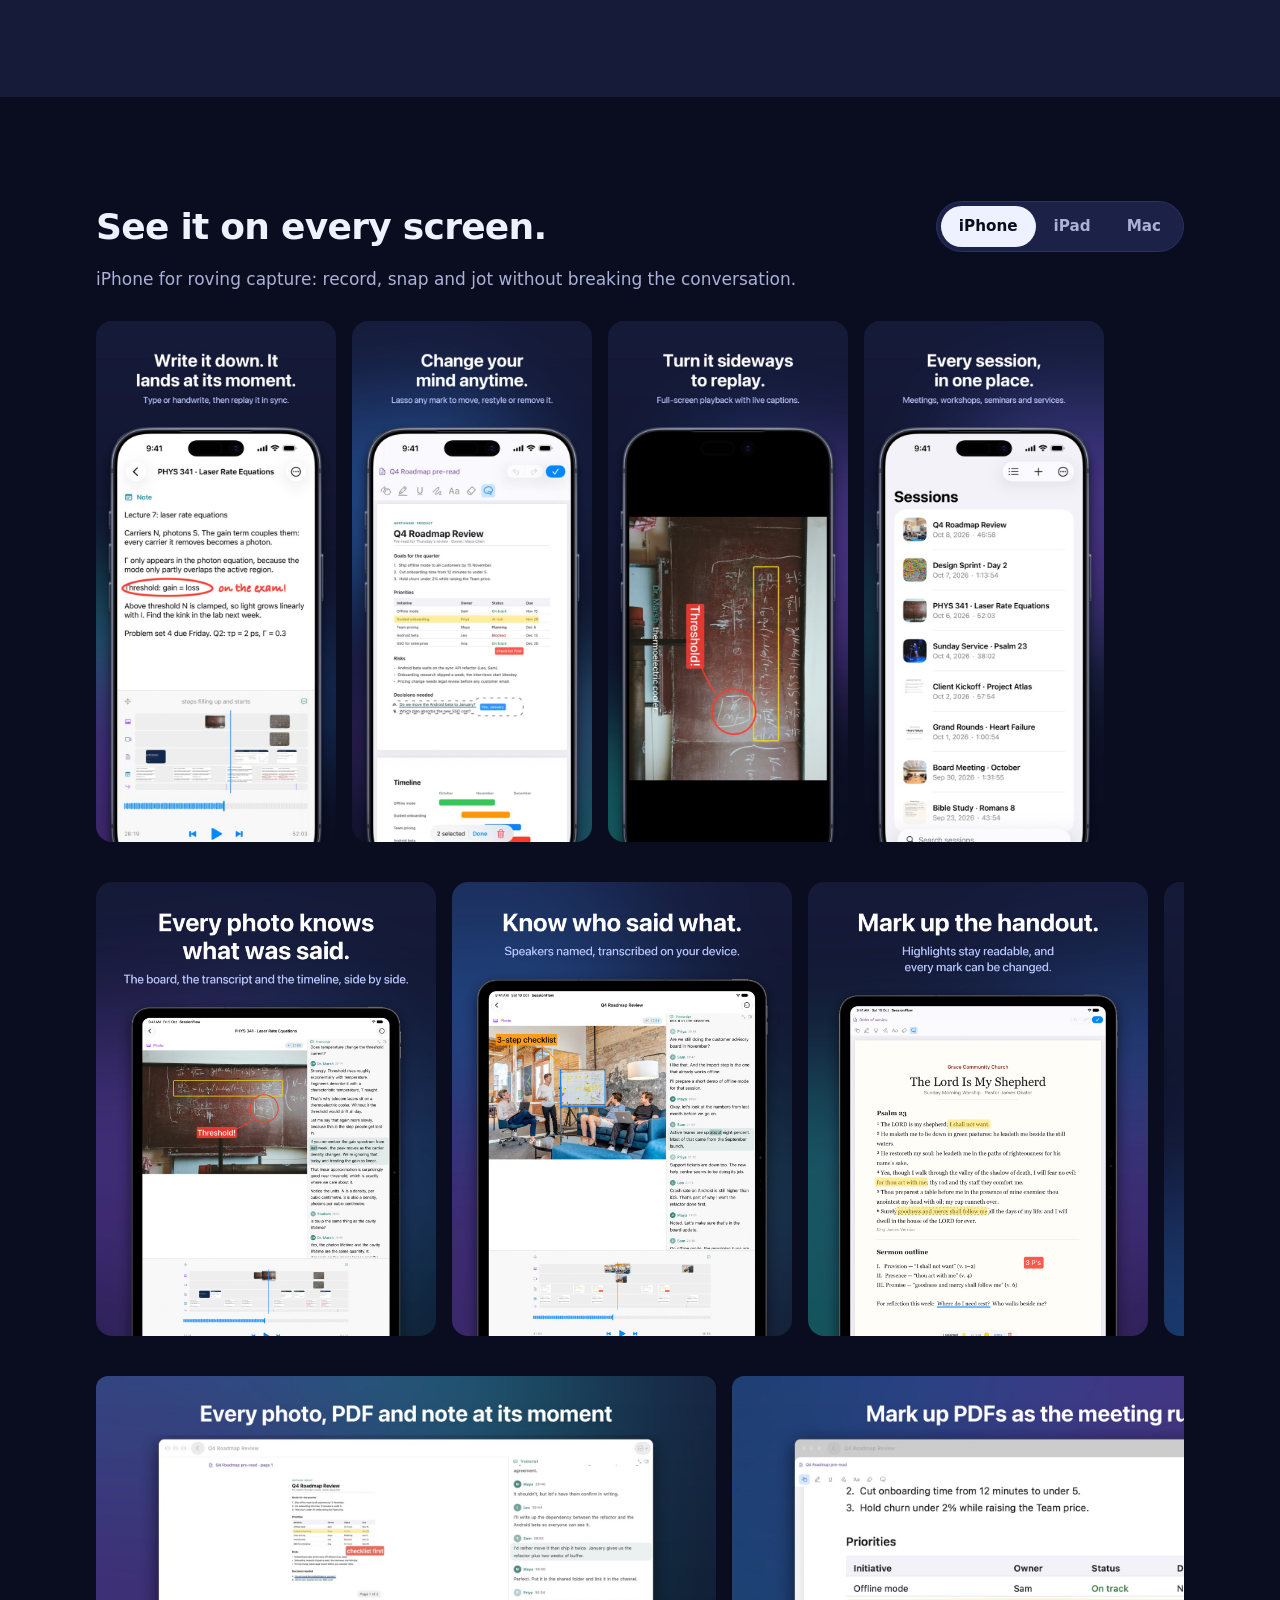
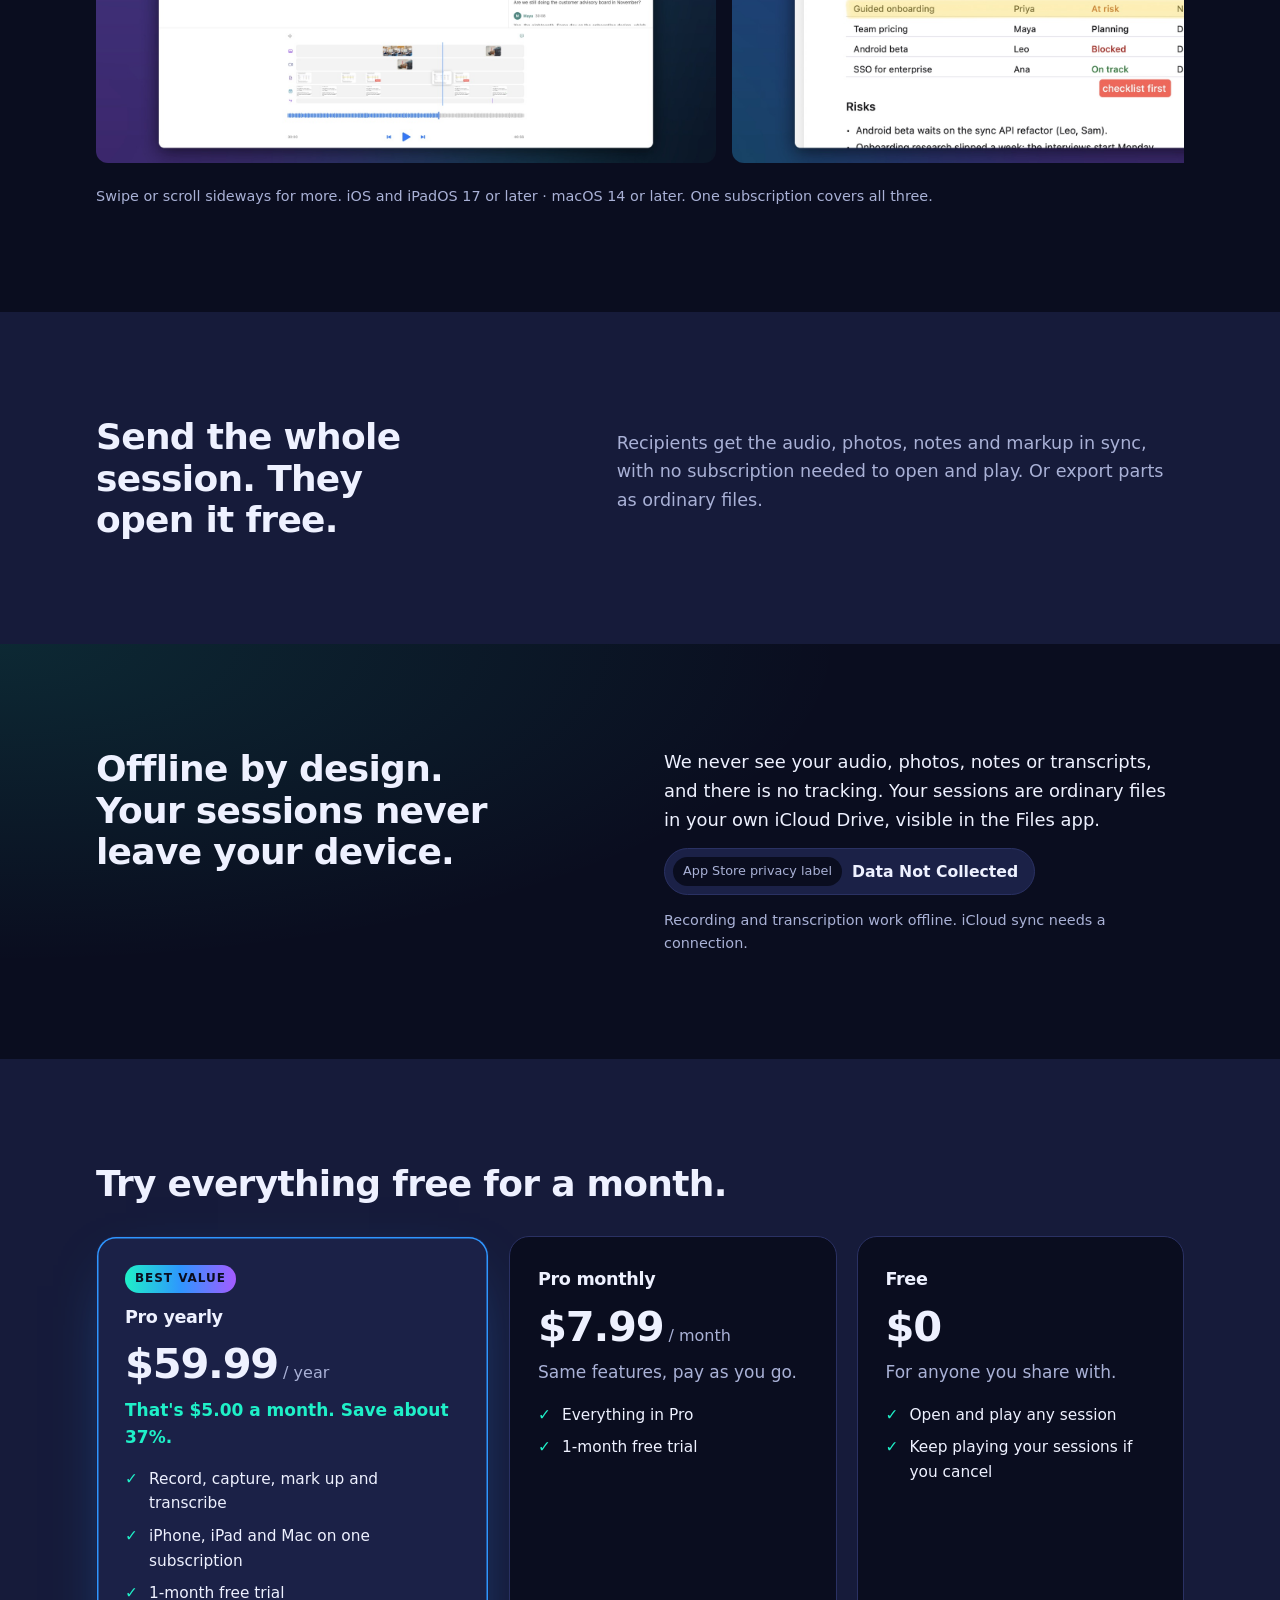
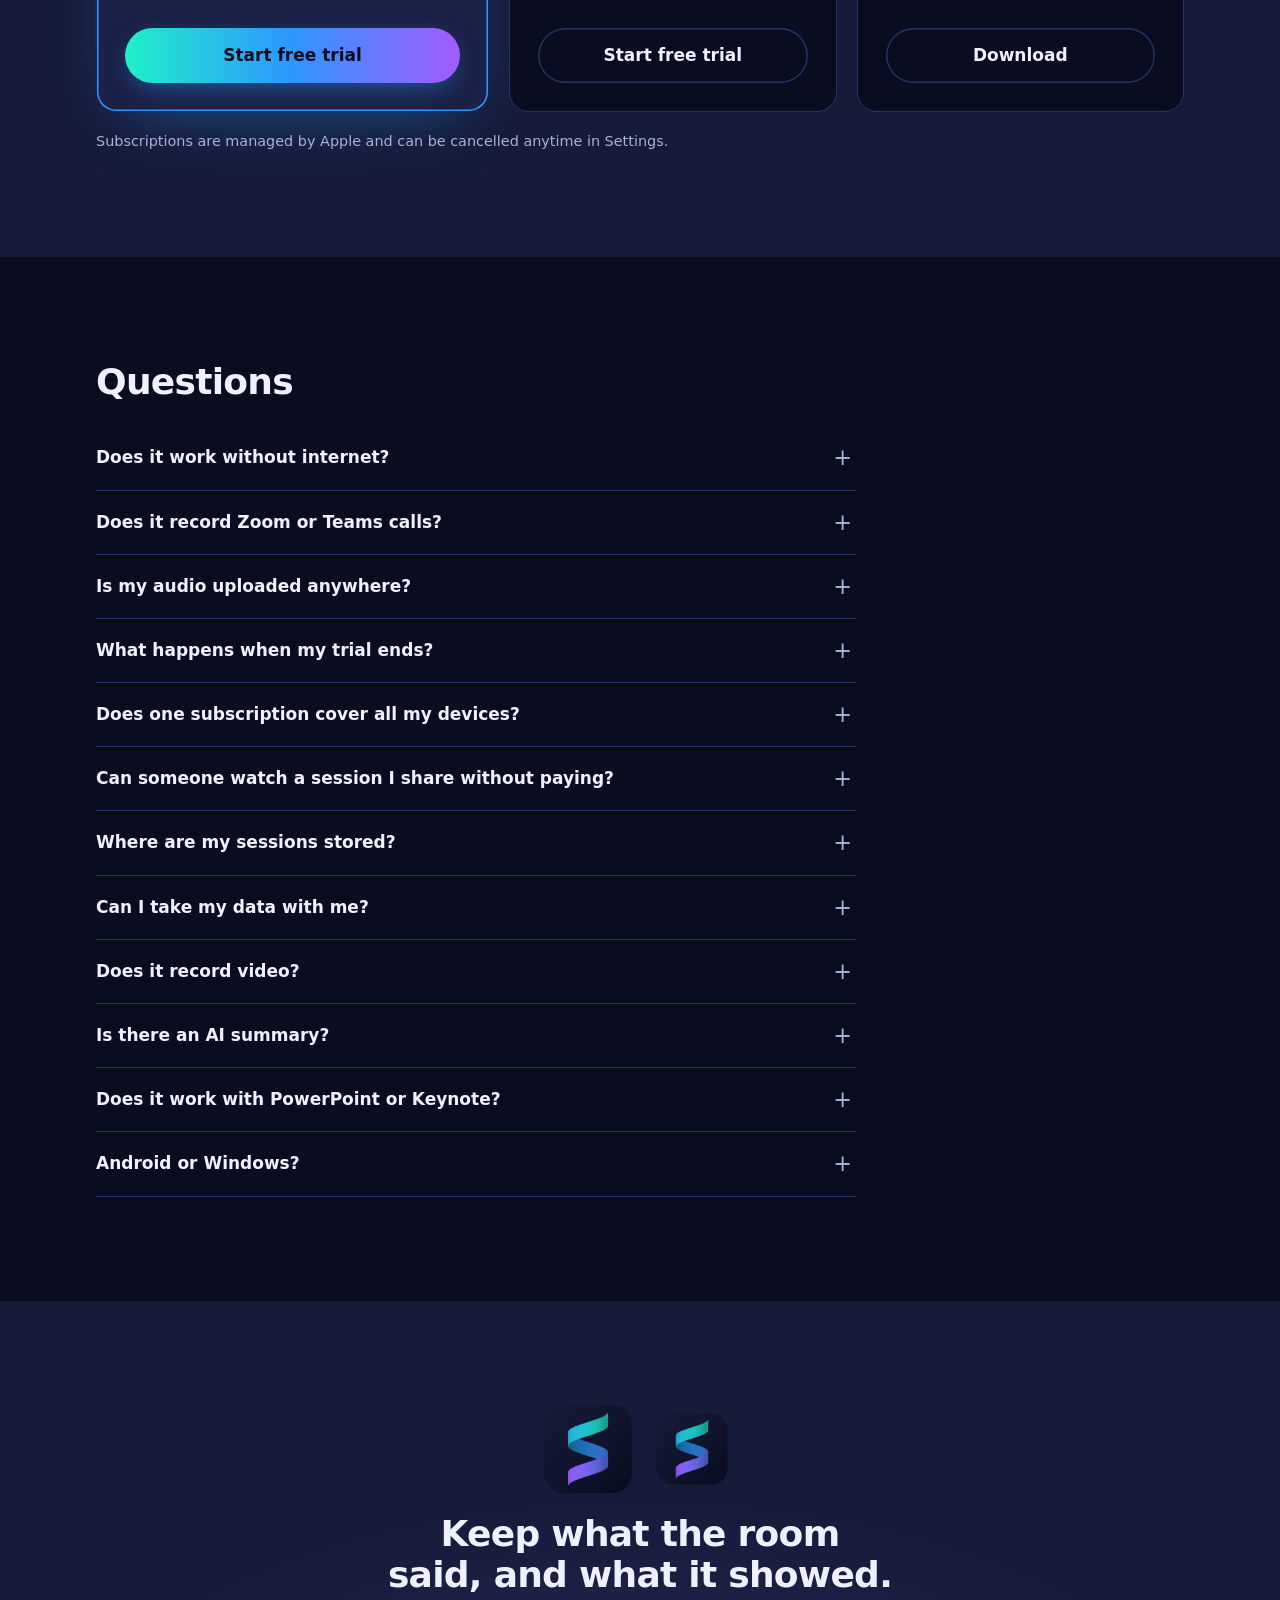
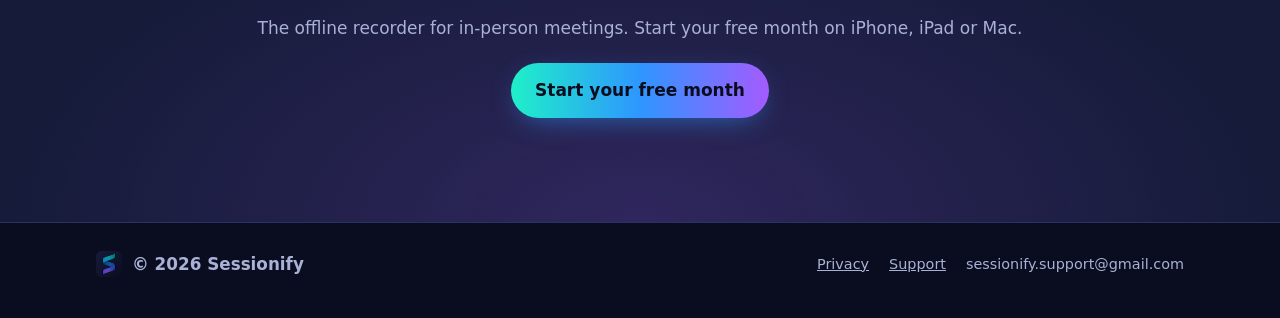
==== commit 987a77f4: "Position landing page as an offline in-person meeting recorder Lead with in-person and offline in th" ====
--- a/landing/index.html
+++ b/landing/index.html
@@ -5,11 +5,11 @@
 <meta name="viewport" content="width=device-width,initial-scale=1,viewport-fit=cover">
 <title>Sessionify</title>
 <meta name="claude:viewport-fit-sides" content="cover">
-<meta name="description" content="Record the room, snap the whiteboard, mark up the handout, then play it all back together. Audio, photos, notes and PDFs on one timeline, transcribed on your device. iPhone, iPad and Mac.">
+<meta name="description" content="The offline meeting recorder for in-person meetings. Record the room, snap the whiteboard, mark up the handout, then play it all back in sync. Transcribed on your device. iPhone, iPad and Mac.">
 <meta name="theme-color" content="#0A0D1F">
 <meta name="apple-itunes-app" content="app-id=6821321012">
-<meta property="og:title" content="Sessionify: audio, photos & notes in sync">
-<meta property="og:description" content="Record the room, snap the whiteboard, mark up the handout, then play it all back together.">
+<meta property="og:title" content="Sessionify: the offline recorder for in-person meetings">
+<meta property="og:description" content="Record the room, snap the whiteboard, mark up the handout, then play it all back in sync. Works offline. Nothing leaves your device.">
 <meta property="og:type" content="website">
 <meta property="og:image" content="https://tianenchong.github.io/sessionify/landing/assets/screenshots/web/mac-01-timeline.jpg">
 <meta name="twitter:card" content="summary_large_image">
@@ -41,17 +41,17 @@
   <section class="hero">
     <div class="wrap hero-grid">
       <div class="hero-copy">
-        <p class="eyebrow">Audio, photos &amp; notes in sync</p>
-        <h1>Your recording, finally <span class="grad">in sync</span> with your photos.</h1>
-        <p class="lede">Record the room, snap the whiteboard, mark up the handout. Then play it all back together. Tap any photo to hear exactly what was being said.</p>
+        <p class="eyebrow">The offline in-person meeting recorder</p>
+        <h1>For meetings that happen <span class="grad">in a room</span>, not on a call.</h1>
+        <p class="lede">Record the conversation, snap the whiteboard, mark up the handout, and play it all back in sync. Tap any photo to hear exactly what was being said. It all works offline, on your device.</p>
         <div class="cta-row">
           <a class="btn" href="https://apps.apple.com/us/app/sessionify/id6821321012" rel="noopener">Start your free month</a>
           <a class="badge" href="https://apps.apple.com/us/app/sessionify/id6821321012" rel="noopener"><img src="https://tools.applemarketingtools.com/api/badges/download-on-the-app-store/black/en-us?size=250x83" alt="Download on the App Store" width="150" height="50" onerror="this.parentNode.hidden=true"></a>
         </div>
         <ul class="trust">
+          <li>Records and transcribes offline</li>
+          <li>No bot to invite, no call link needed</li>
           <li>1-month free trial of Pro</li>
-          <li>Free to open and play sessions</li>
-          <li>Nothing uploaded, ever</li>
         </ul>
       </div>
       <div class="hero-media">
@@ -63,13 +63,13 @@
 
   <section class="who" aria-label="Who it's for">
     <div class="wrap who-row">
-      <span class="who-label">Made for the rooms that matter</span>
+      <span class="who-label">Made for meetings in person</span>
       <ul>
-        <li>Classes &amp; courses</li>
-        <li>Workshops</li>
         <li>Client meetings</li>
         <li>Design reviews</li>
-        <li>Consulting sessions</li>
+        <li>Workshops</li>
+        <li>Site visits</li>
+        <li>Classes &amp; courses</li>
       </ul>
     </div>
   </section>
@@ -100,6 +100,33 @@
         </ol>
       </div>
       <p class="tl-caption">Scrub the audio and the whiteboard from that moment appears. Tap a photo and the audio jumps to it.</p>
+    </div>
+  </section>
+
+  <section class="versus" aria-labelledby="versus-h">
+    <div class="wrap">
+      <h2 id="versus-h">Call notetakers can't hear the room.</h2>
+      <p class="versus-sub">AI notetakers join video calls. When the meeting is around a table, at a whiteboard or on site, there is no call to join. Sessionify is built for that meeting.</p>
+      <div class="versus-grid">
+        <div class="vs-col">
+          <h3>Video-call notetakers</h3>
+          <ul>
+            <li>Need a Zoom, Teams or Meet call to join</li>
+            <li>Need an internet connection</li>
+            <li>Usually send your audio to a cloud service</li>
+            <li>See only what is shared on screen</li>
+          </ul>
+        </div>
+        <div class="vs-col us">
+          <h3>Sessionify</h3>
+          <ul>
+            <li>Records the physical room from your iPhone, iPad or Mac</li>
+            <li>Records and transcribes with no connection</li>
+            <li>Keeps your audio on your device</li>
+            <li>Captures the whiteboard, handout and prototype in the room</li>
+          </ul>
+        </div>
+      </div>
     </div>
   </section>
 
@@ -136,7 +163,7 @@
         </article>
       </div>
       <div class="inline-cta">
-        <p>Your next meeting is the best time to try it.</p>
+        <p>Bring it to your next in-person meeting.</p>
         <a class="btn" href="https://apps.apple.com/us/app/sessionify/id6821321012" rel="noopener">Get Sessionify, free for a month</a>
       </div>
     </div>
@@ -189,7 +216,7 @@
 
   <section id="privacy" class="privacy">
     <div class="wrap privacy-grid">
-      <h2>Your sessions never leave your device.</h2>
+      <h2>Offline by design. Your sessions never leave your device.</h2>
       <div>
         <p>We never see your audio, photos, notes or transcripts, and there is no tracking. Your sessions are ordinary files in your own iCloud Drive, visible in the Files app.</p>
         <p class="label-chip"><span>App Store privacy label</span> Data Not Collected</p>
@@ -243,6 +270,8 @@
     <div class="wrap">
       <h2>Questions</h2>
       <div class="faq-list">
+        <details><summary>Does it work without internet?</summary><p>Yes. Recording and transcription need no connection, so it works in basements, on site and on planes. iCloud sync catches up when you are back online.</p></details>
+        <details><summary>Does it record Zoom or Teams calls?</summary><p>Sessionify is built for meetings in a physical room. It records what your device's microphone hears and doesn't join video calls.</p></details>
         <details><summary>Is my audio uploaded anywhere?</summary><p>No. Recording, transcription and speaker identification run on your device. We never see your audio, photos, notes or transcripts.</p></details>
         <details><summary>What happens when my trial ends?</summary><p>You can still open and play sessions. Recording, capturing and editing need Pro.</p></details>
         <details><summary>Does one subscription cover all my devices?</summary><p>Yes. Pro unlocks iPhone, iPad and Mac.</p></details>
@@ -264,7 +293,7 @@
         <img src="assets/app-icon/icon-mac-512.png" alt="Sessionify app icon for Mac" width="96" height="96" loading="lazy">
       </div>
       <h2>Keep what the room said, and what it showed.</h2>
-      <p class="final-sub">Start your free month on iPhone, iPad or Mac.</p>
+      <p class="final-sub">The offline recorder for in-person meetings. Start your free month on iPhone, iPad or Mac.</p>
       <div class="cta-row center">
         <a class="btn" href="https://apps.apple.com/us/app/sessionify/id6821321012" rel="noopener">Start your free month</a>
         <a class="badge" href="https://apps.apple.com/us/app/sessionify/id6821321012" rel="noopener"><img src="https://tools.applemarketingtools.com/api/badges/download-on-the-app-store/black/en-us?size=250x83" alt="Download on the App Store" width="150" height="50" onerror="this.parentNode.hidden=true"></a>
@@ -290,7 +319,7 @@
 
 <div class="dock">
   <img src="assets/app-icon/icon-ios-1024.png" alt="" width="40" height="40">
-  <div class="dock-text"><strong>Sessionify</strong><span>1 month free · iPhone, iPad, Mac</span></div>
+  <div class="dock-text"><strong>Sessionify</strong><span>Offline meeting recorder · 1 month free</span></div>
   <a class="btn btn-sm" href="https://apps.apple.com/us/app/sessionify/id6821321012" rel="noopener">Get</a>
 </div>
 
--- a/landing/style.css
+++ b/landing/style.css
@@ -107,6 +107,21 @@
 .tl-caption { margin-top: 18px; color: var(--muted); }
 @media (max-width: 760px) { .tl-events { grid-template-columns: repeat(2, minmax(0, 1fr)); } }
 
+/* Versus */
+.versus { padding-block-start: 0; }
+.versus-sub { color: var(--muted); margin-top: 14px; max-width: 46em; font-size: 1.08rem; }
+.versus-grid { margin-top: 32px; display: grid; grid-template-columns: 1fr 1fr; gap: 20px; }
+.vs-col { border: 1px solid var(--line); border-radius: 20px; padding: 26px 28px; display: grid; gap: 14px; align-content: start; min-width: 0; }
+.vs-col h3 { color: var(--muted); }
+.vs-col ul { list-style: none; margin: 0; padding: 0; display: grid; gap: 10px; }
+.vs-col li { position: relative; padding-left: 26px; color: var(--muted); }
+.vs-col li::before { content: "–"; position: absolute; left: 4px; color: var(--muted); }
+.vs-col.us { background: var(--panel); border-color: transparent; box-shadow: inset 0 0 0 1.5px var(--teal); }
+.vs-col.us h3 { color: var(--fg); }
+.vs-col.us li { color: var(--fg); }
+.vs-col.us li::before { content: "✓"; left: 0; color: var(--teal); font-weight: 700; }
+@media (max-width: 760px) { .versus-grid { grid-template-columns: 1fr; } }
+
 /* Features */
 .features { background: var(--bg-raise); }
 .feature-grid { display: grid; grid-template-columns: repeat(4, minmax(0, 1fr)); gap: clamp(20px, 3vw, 32px); }
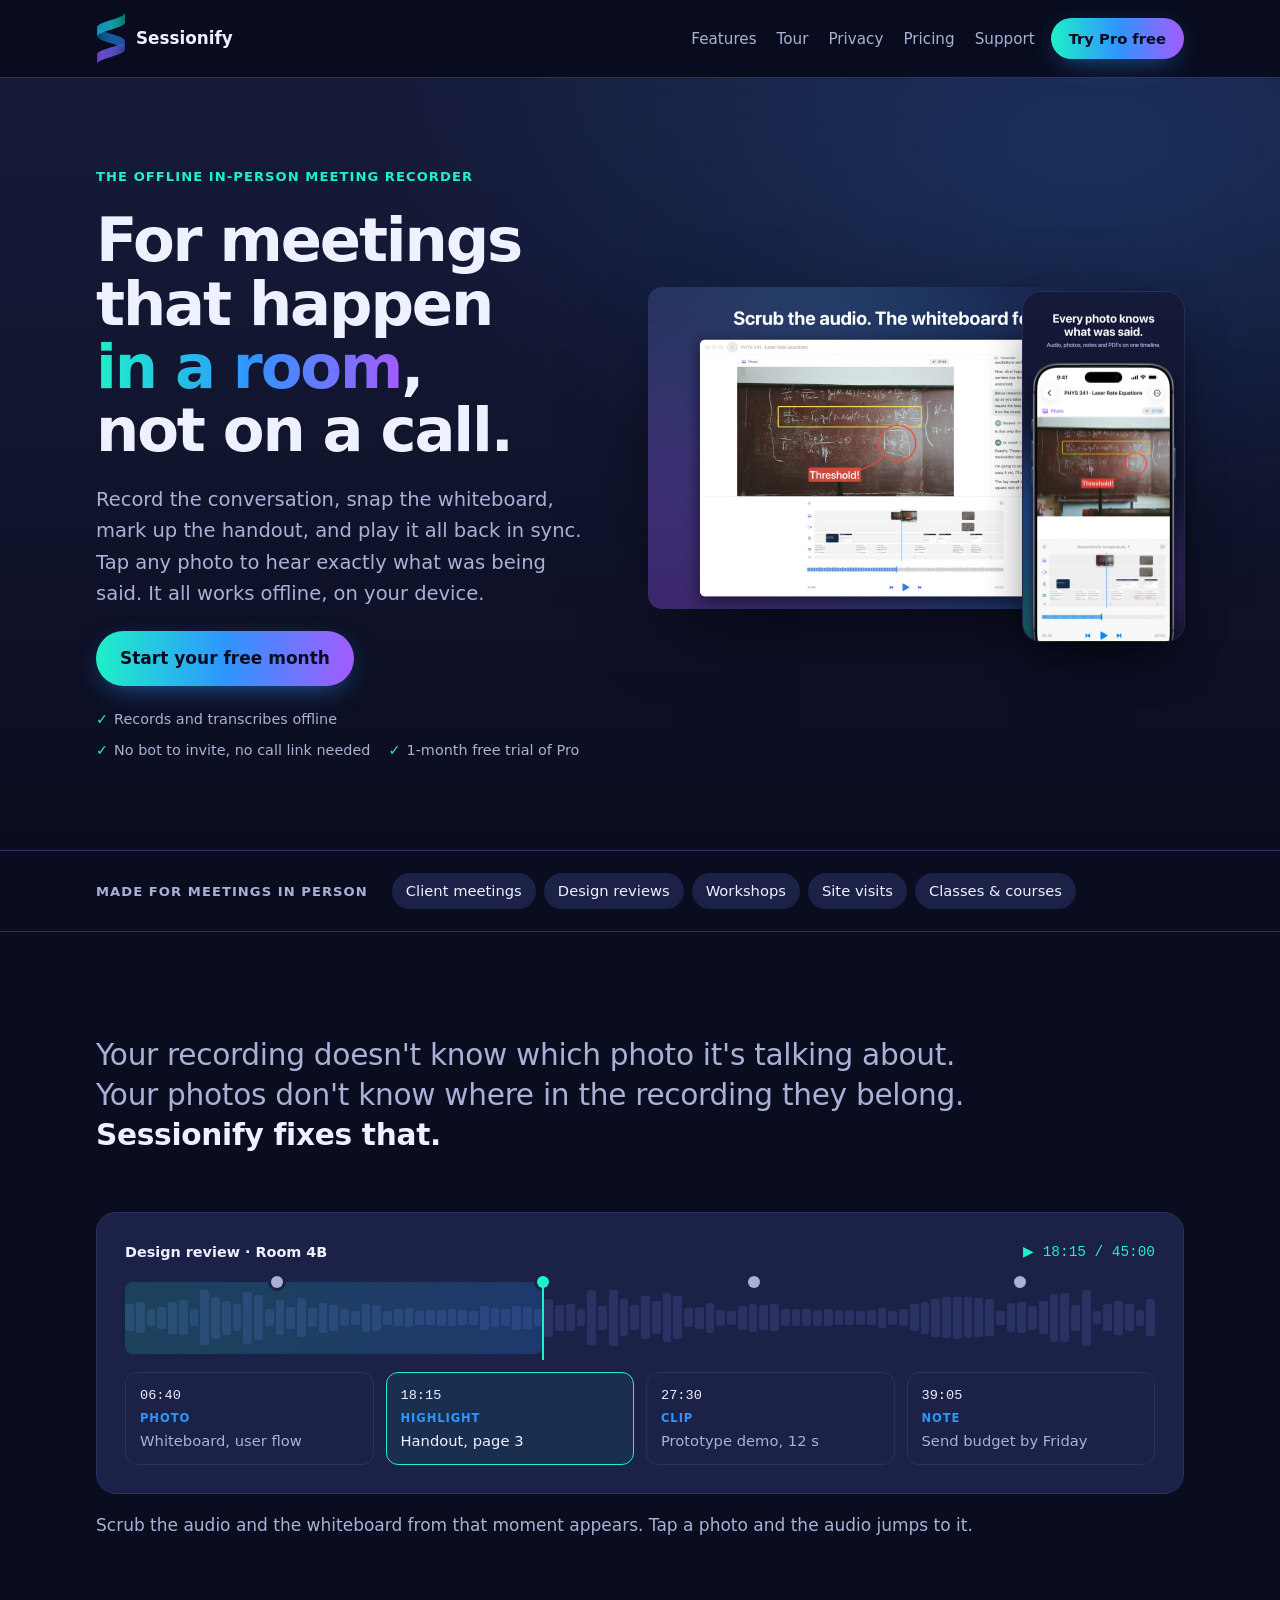
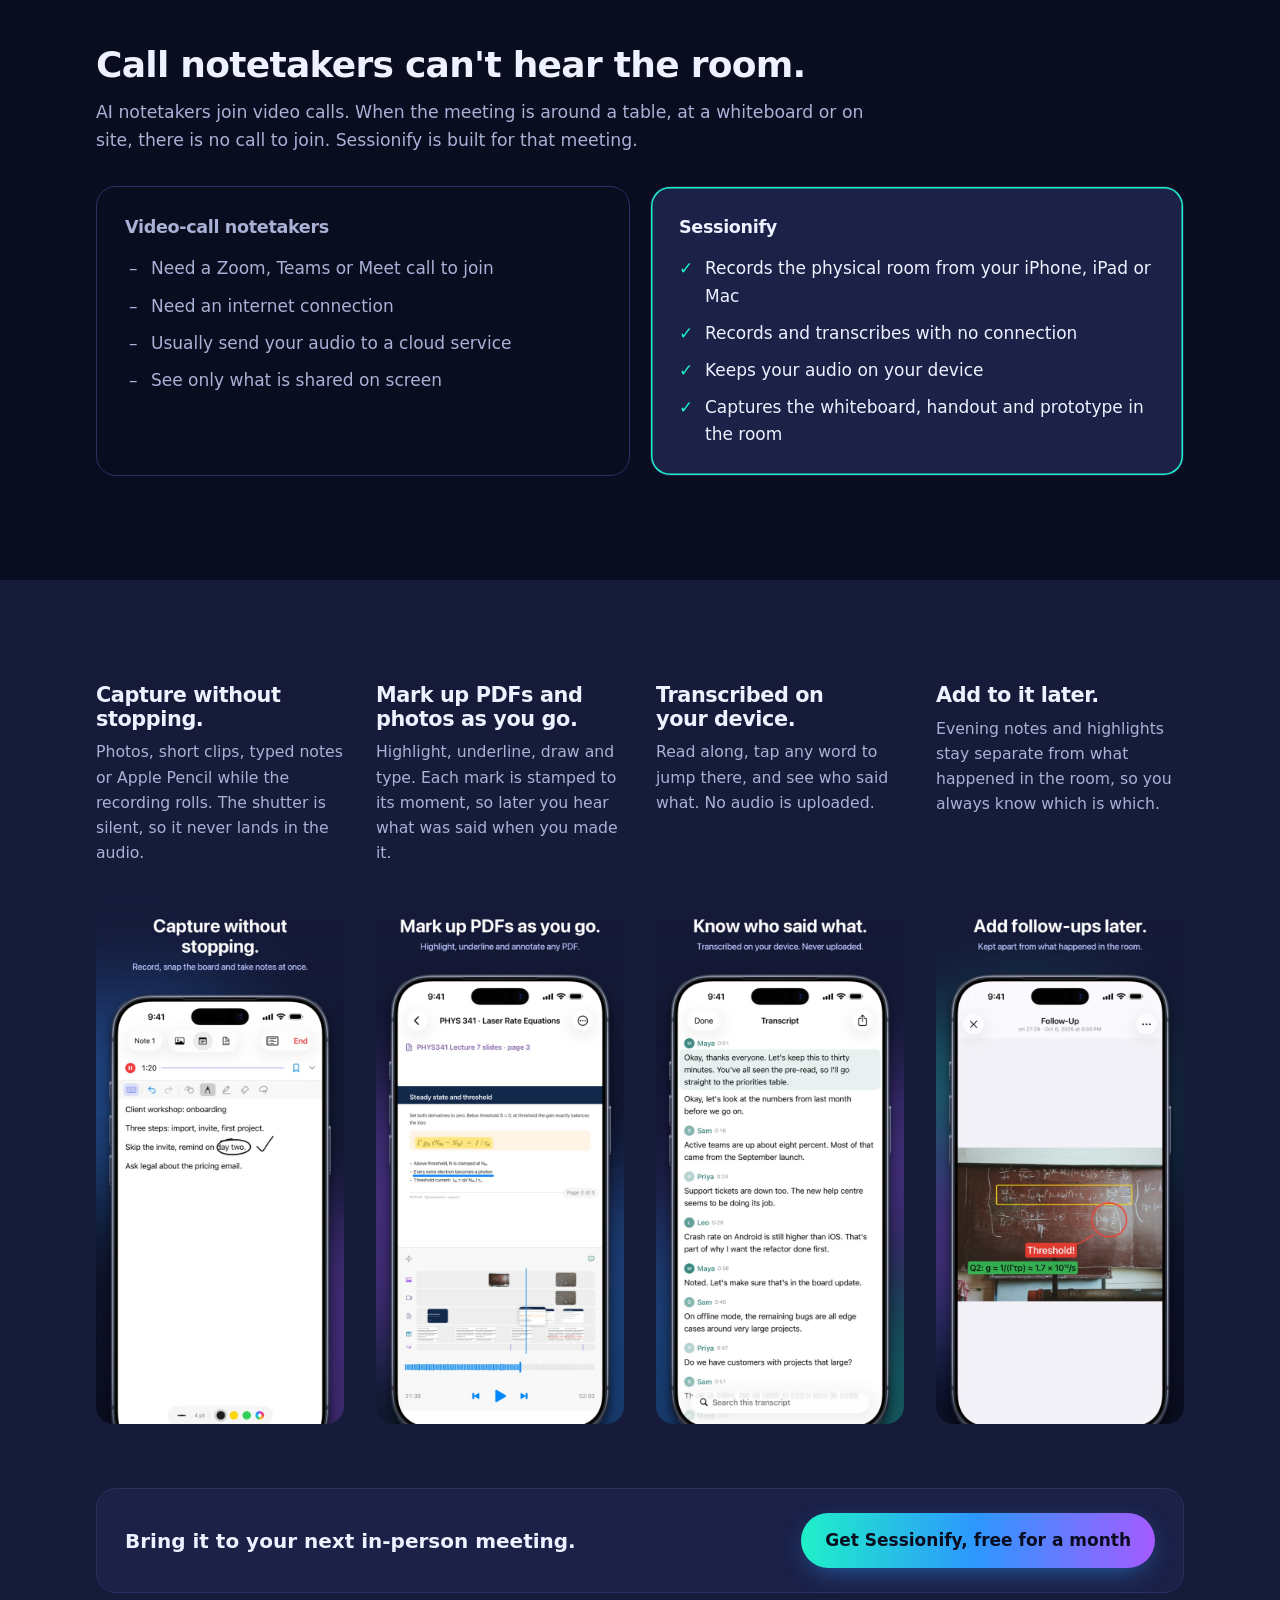
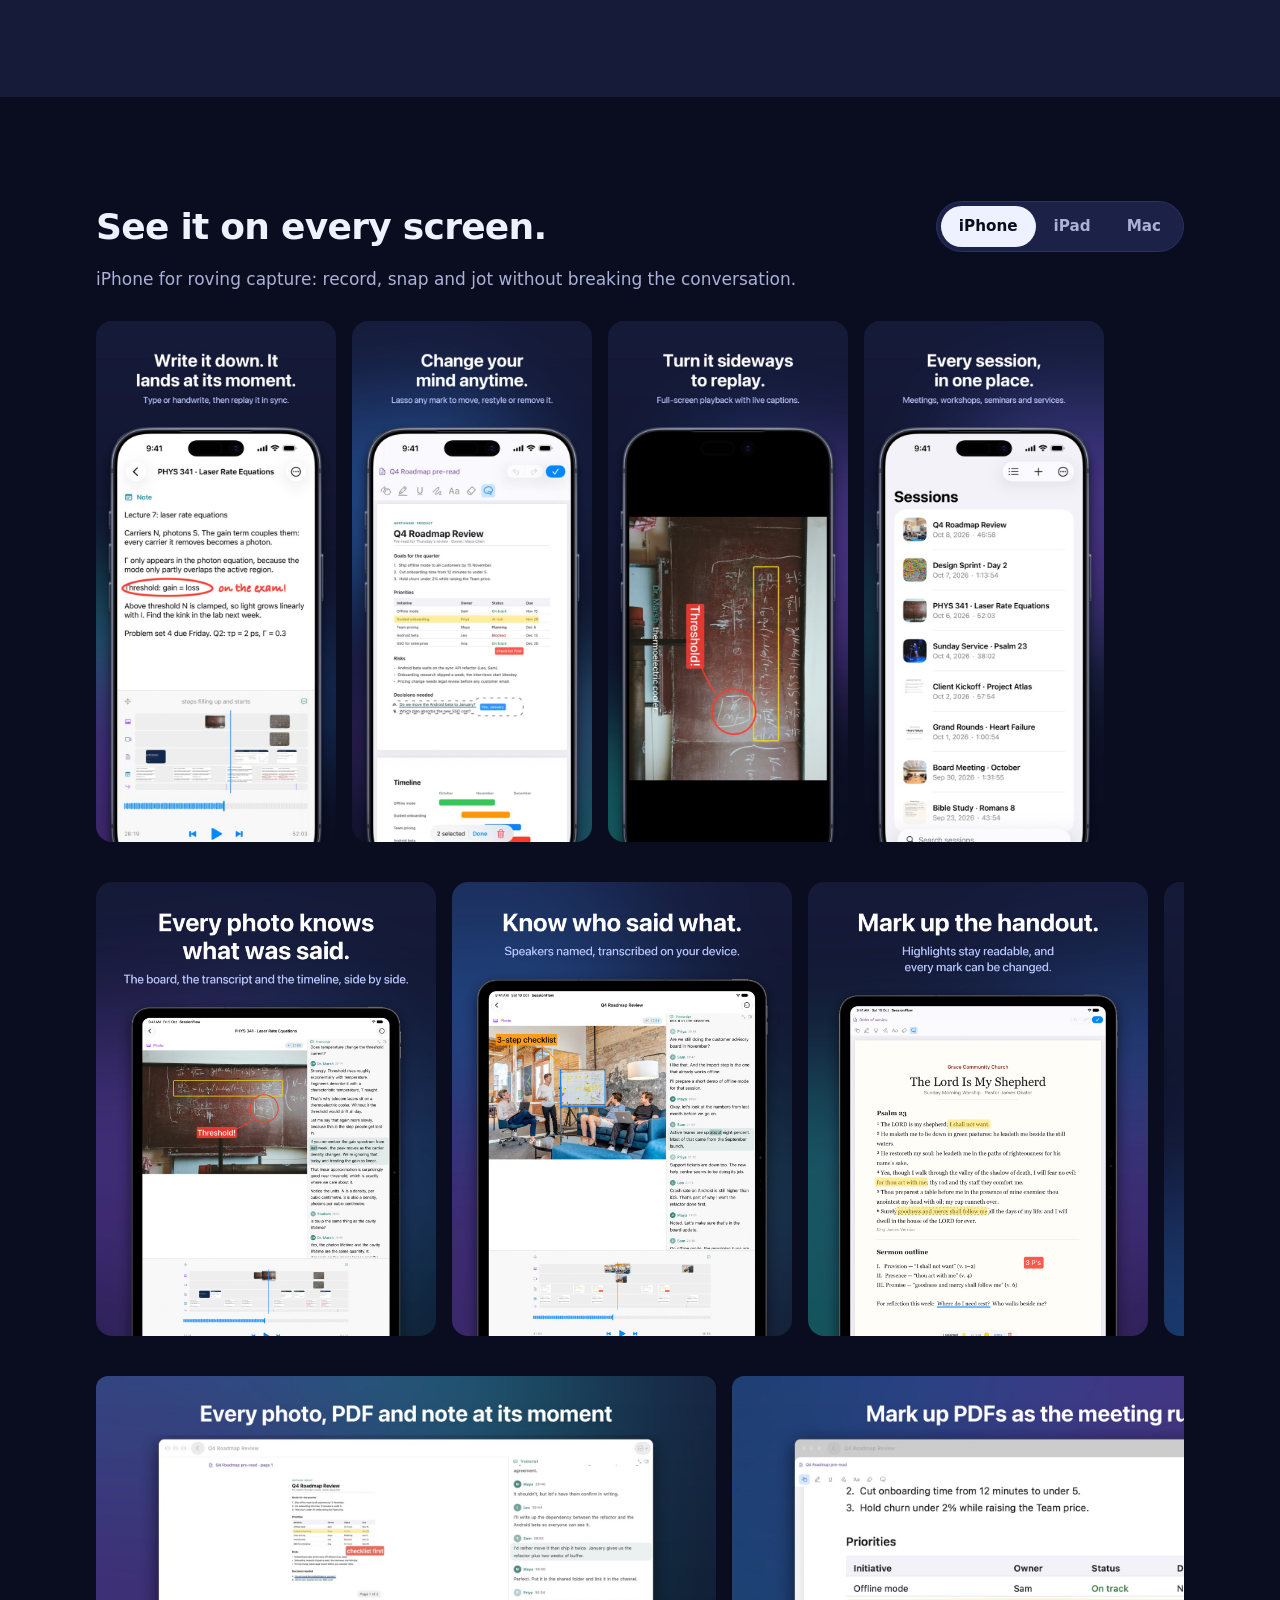
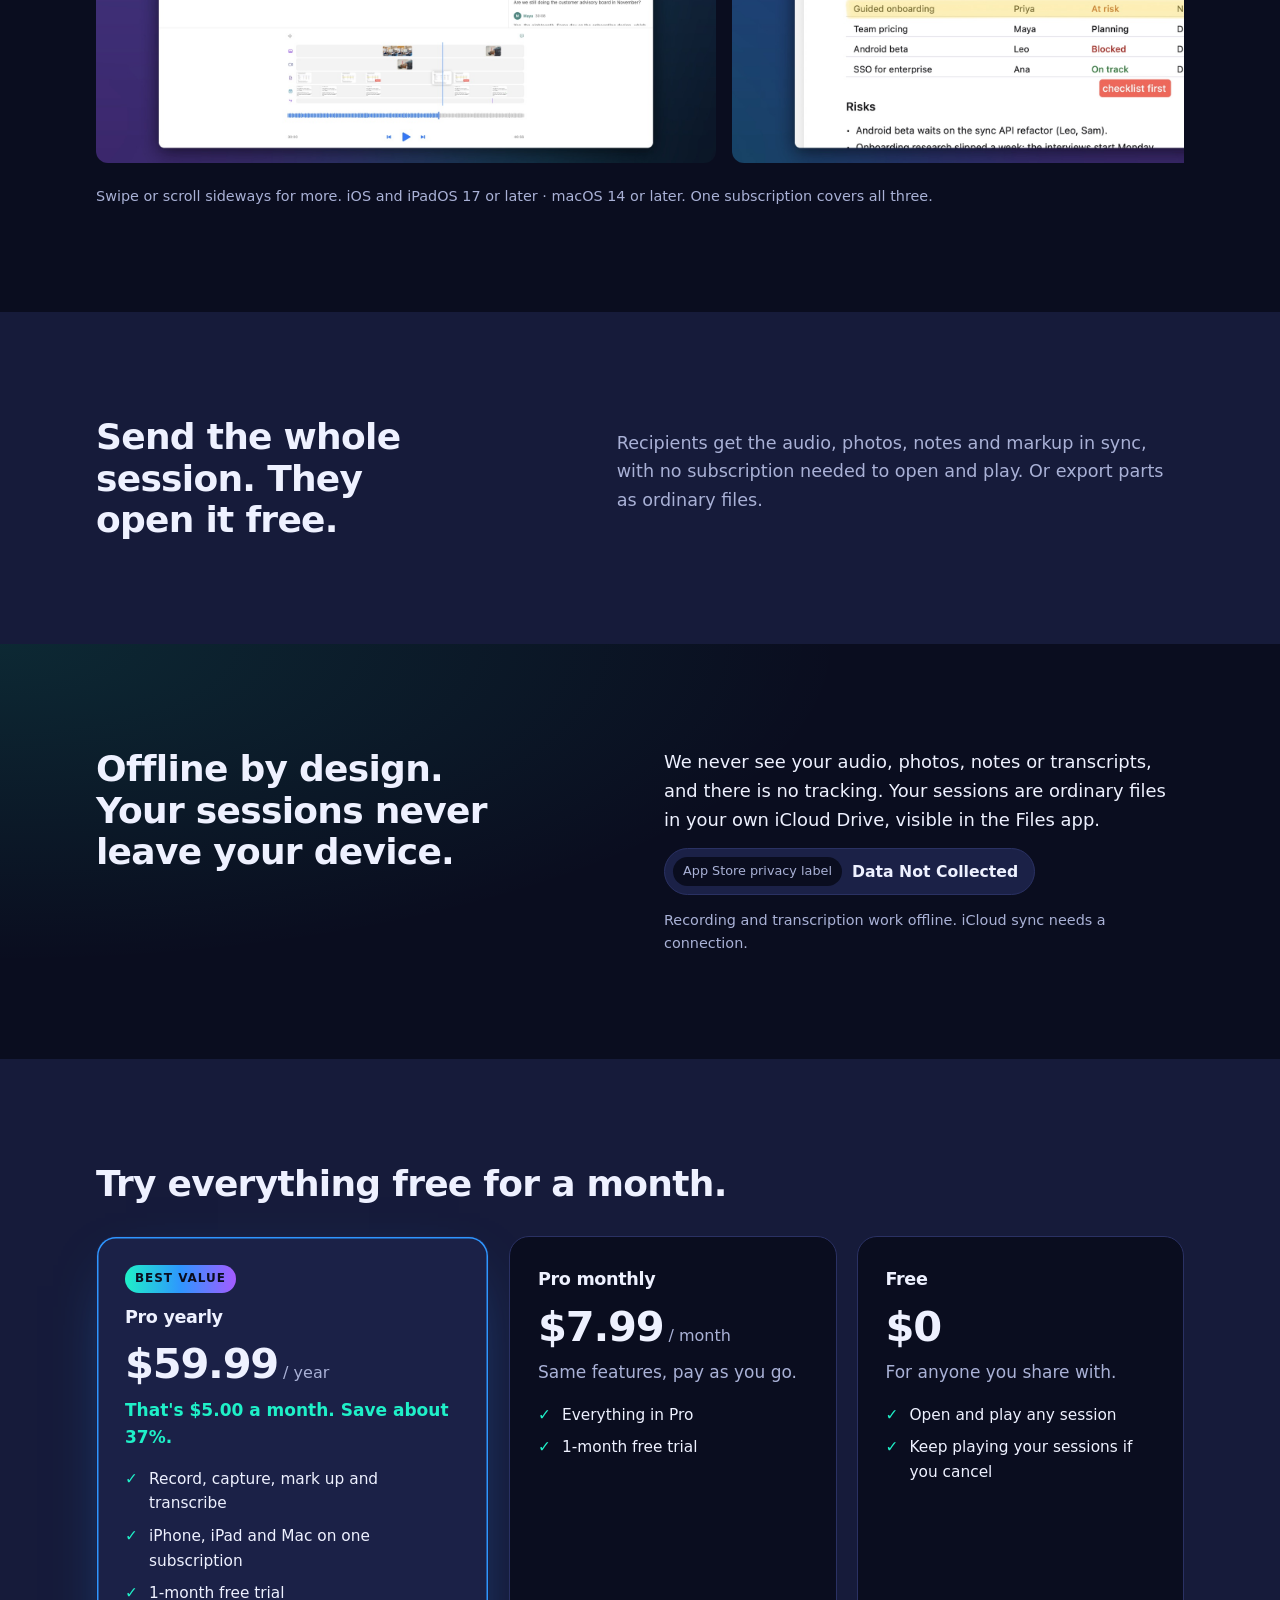
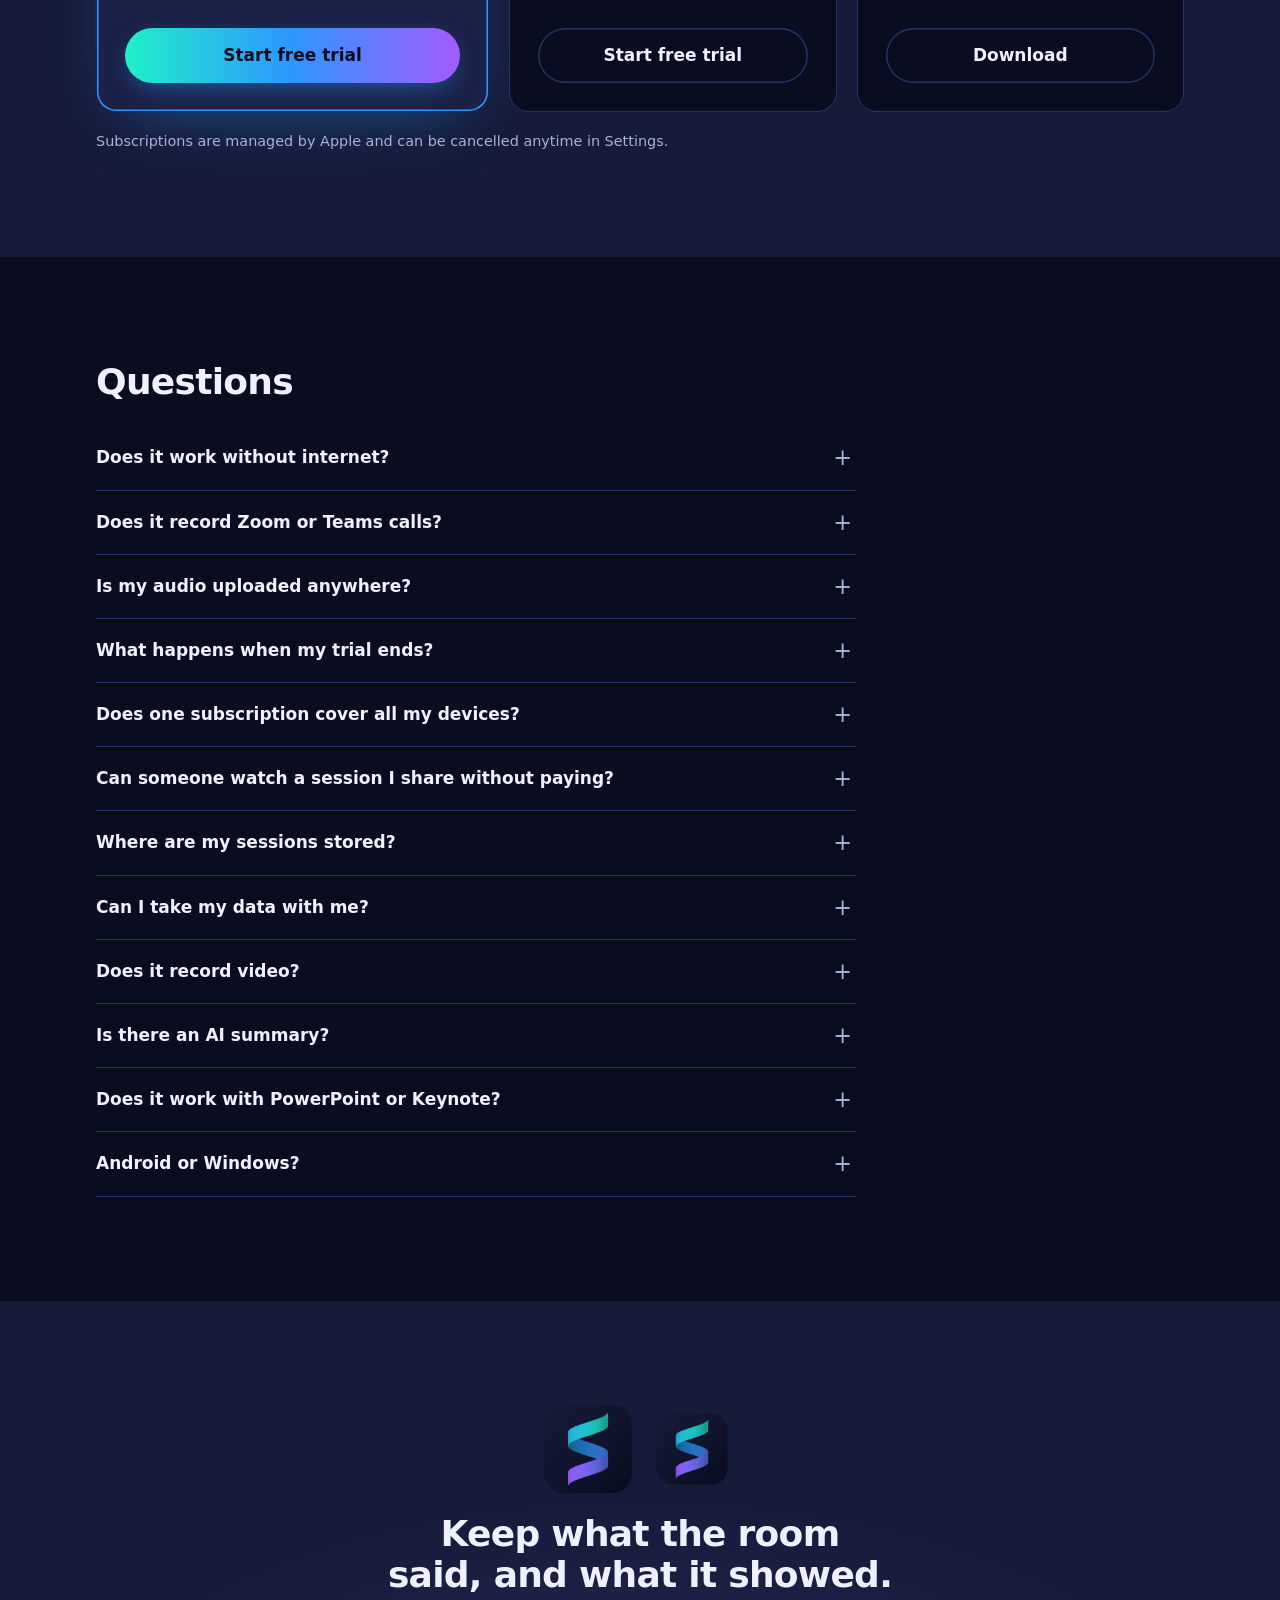
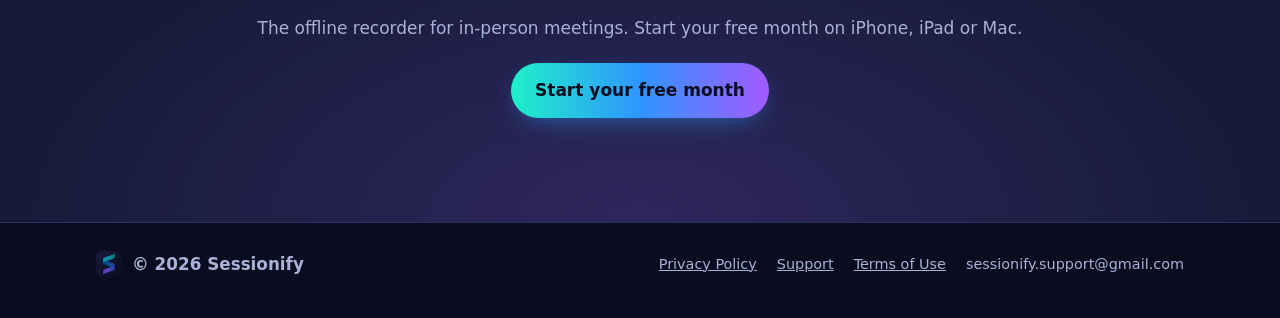
==== commit 923fb2f4: "Bring support and privacy pages into the landing page design Support (/) and privacy (/privacy.html)" ====
--- a/landing/index.html
+++ b/landing/index.html
@@ -31,6 +31,7 @@
       <a href="#tour">Tour</a>
       <a href="#privacy">Privacy</a>
       <a href="#pricing">Pricing</a>
+      <a href="../">Support</a>
     </nav>
     <a class="btn btn-sm" href="https://apps.apple.com/us/app/sessionify/id6821321012" rel="noopener">Try Pro free</a>
   </div>
@@ -279,7 +280,7 @@
         <details><summary>Where are my sessions stored?</summary><p>As ordinary files in your own iCloud Drive, visible in the Files app and backed up with your device.</p></details>
         <details><summary>Can I take my data with me?</summary><p>Yes. Audio, photos, clips and PDFs export as normal files.</p></details>
         <details><summary>Does it record video?</summary><p>It records audio throughout. You add photos and short clips at the moments that matter.</p></details>
-        <details><summary>Is there an AI summary?</summary><p>No. Sessionify keeps everything on your device and doesn't send content to the cloud.</p></details>
+        <details><summary>Is there an AI summary?</summary><p>Not built in. Sessionify gives you a full transcript made on your device, and nothing is sent to the cloud. If you want a summary and your device supports Apple Intelligence, it can write one from the transcript, also on device.</p></details>
         <details><summary>Does it work with PowerPoint or Keynote?</summary><p>Not yet. PDFs, photos and notes are supported.</p></details>
         <details><summary>Android or Windows?</summary><p>Not today.</p></details>
       </div>
@@ -310,8 +311,9 @@
       <span>© 2026 Sessionify</span>
     </a>
     <nav aria-label="Footer">
-      <a href="https://tianenchong.github.io/sessionify/privacy.html">Privacy</a>
-      <a href="https://tianenchong.github.io/sessionify/">Support</a>
+      <a href="../privacy.html">Privacy Policy</a>
+      <a href="../">Support</a>
+      <a href="https://www.apple.com/legal/internet-services/itunes/dev/stdeula/">Terms of Use</a>
       <span class="mail">sessionify.support@gmail.com</span>
     </nav>
   </div>
--- a/landing/style.css
+++ b/landing/style.css
@@ -233,3 +233,21 @@
 .foot a { color: var(--muted); }
 .foot a:hover { color: var(--fg); }
 .mail { user-select: all; }
+
+/* Support and policy pages (site root) */
+.nav nav a[aria-current="page"], .foot a[aria-current="page"] { color: var(--fg); }
+.page-hero { background: radial-gradient(80% 120% at 90% 0%, rgba(46,150,255,.16), transparent 60%), linear-gradient(180deg, var(--bg-raise), var(--bg)); padding-block: clamp(40px, 7vw, 72px) clamp(28px, 4vw, 40px); }
+.doc-wrap { max-width: 768px; }
+.page-hero .doc-wrap { display: grid; gap: 16px; }
+.page-hero h1 { font-size: clamp(2rem, 4.4vw, 3rem); }
+.card { background: var(--panel); border: 1px solid var(--line); border-radius: 16px; padding: 18px 22px; }
+.card p { color: var(--fg); }
+.doc-section { padding-block: 8px clamp(56px, 8vw, 96px); }
+.doc h2 { font-size: 1.45rem; margin-top: 44px; }
+.doc h3 { font-size: 1.08rem; margin-top: 26px; }
+.doc p { color: #CDD3F0; margin-top: 10px; max-width: 68ch; }
+.doc strong { color: var(--fg); }
+.doc a, .card a { color: var(--teal); text-underline-offset: 3px; }
+.doc code { font-family: var(--mono); font-size: 0.9em; background: var(--panel); border: 1px solid var(--line); padding: 1px 6px; border-radius: 6px; }
+.doc-more { margin-top: 40px !important; padding-top: 24px; border-top: 1px solid var(--line); }
+.doc > h2:first-child { margin-top: 20px; }
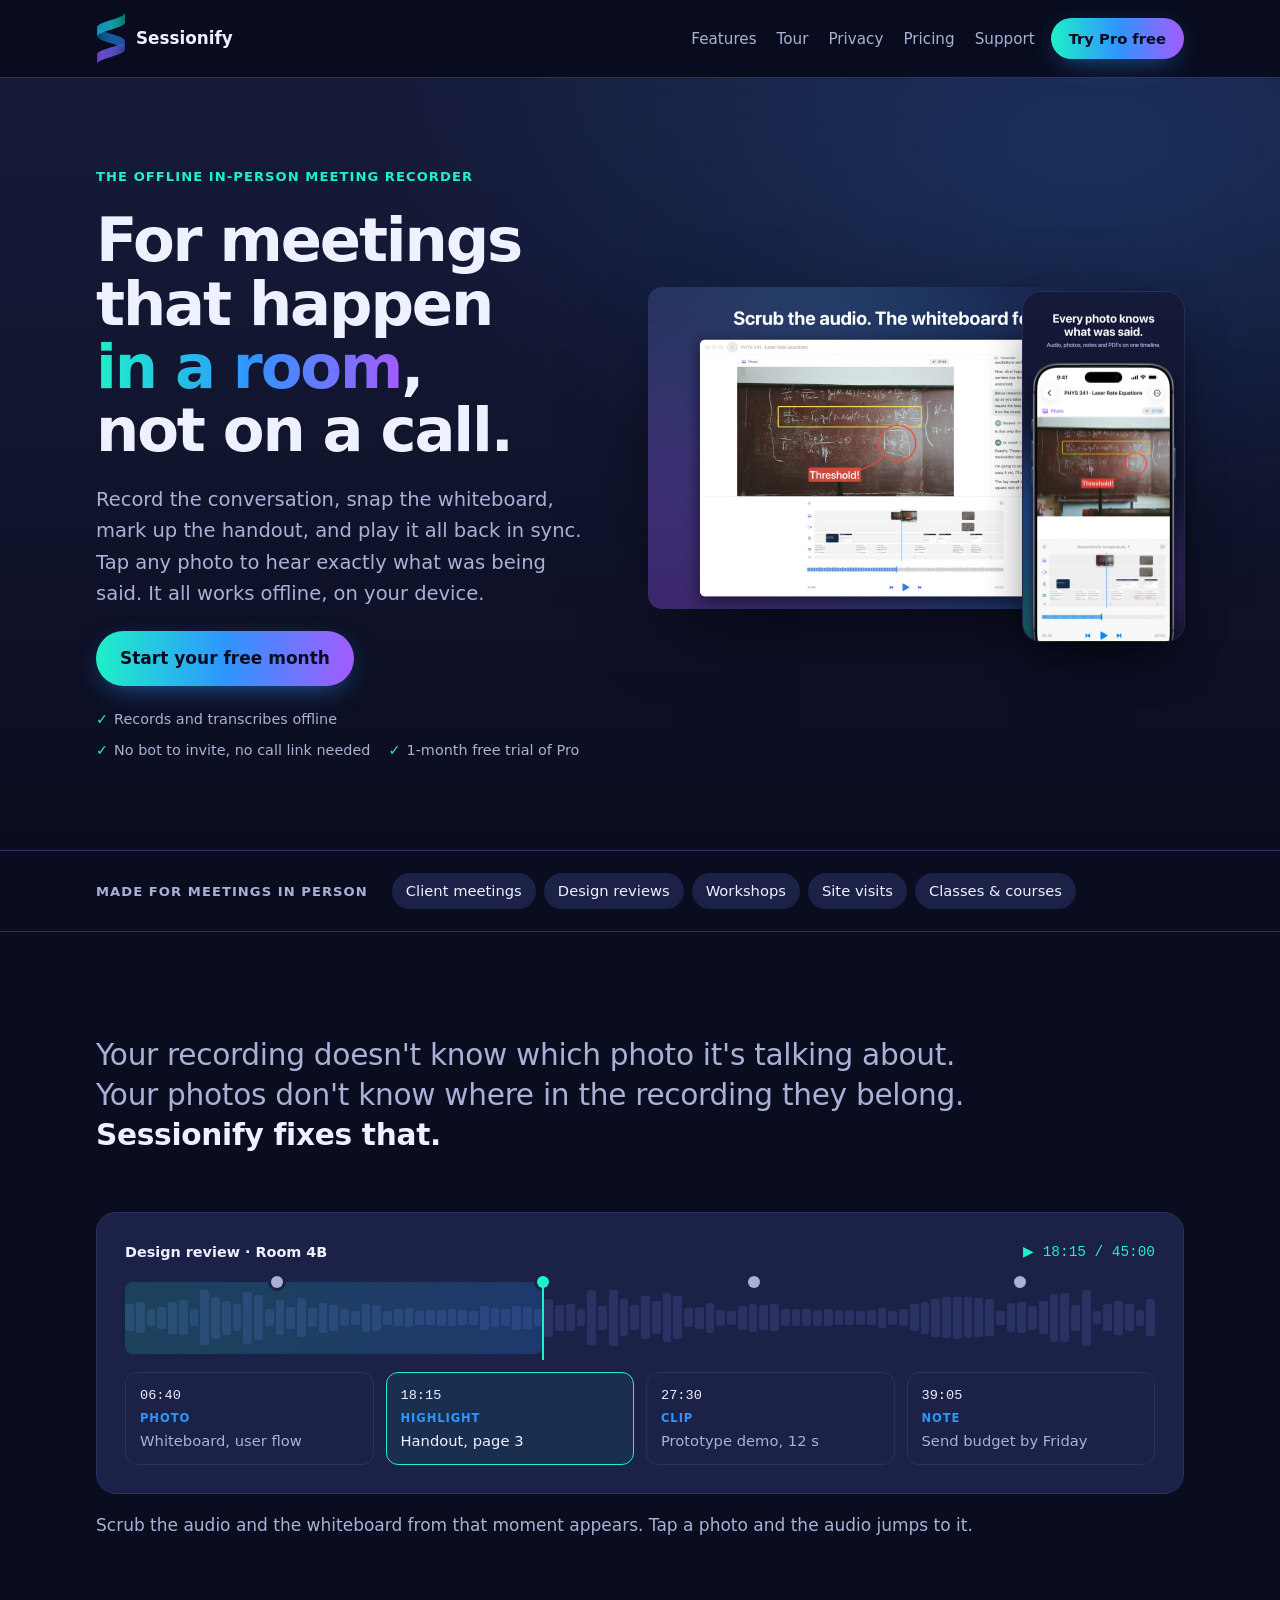
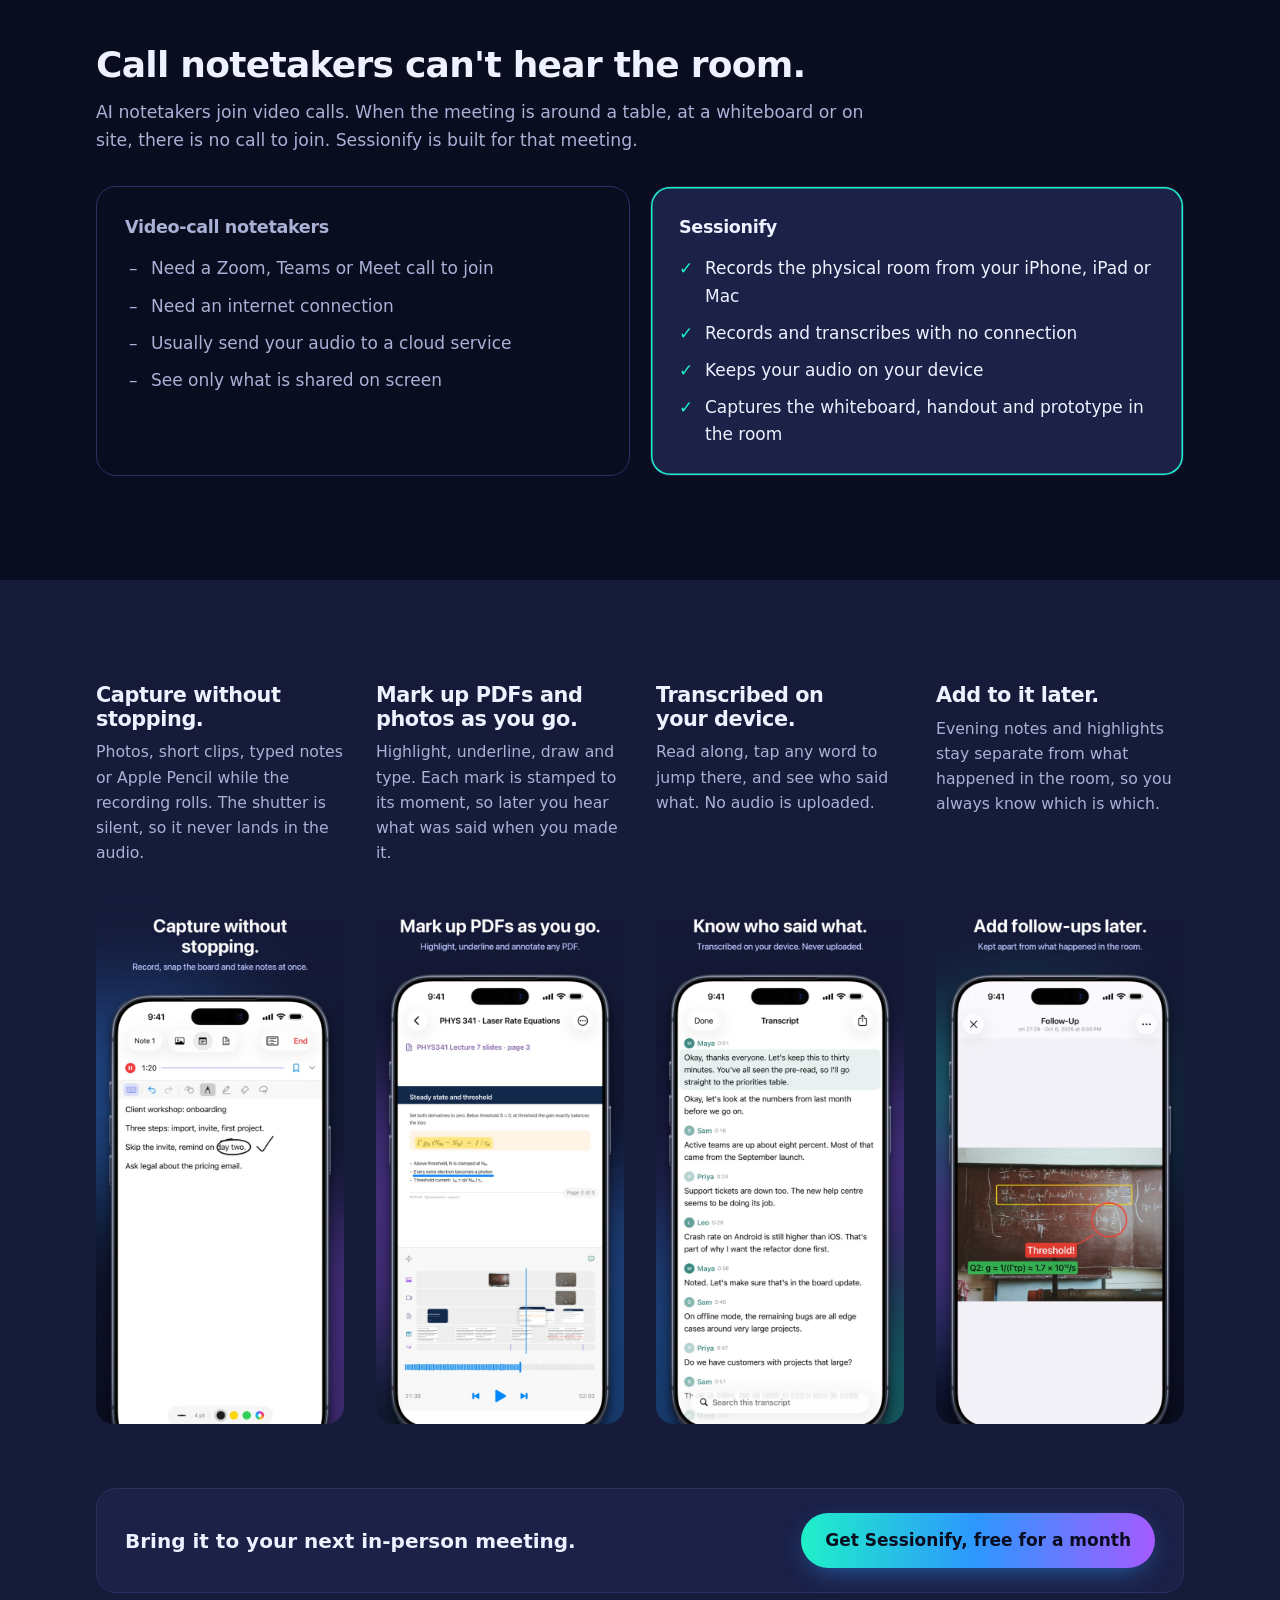
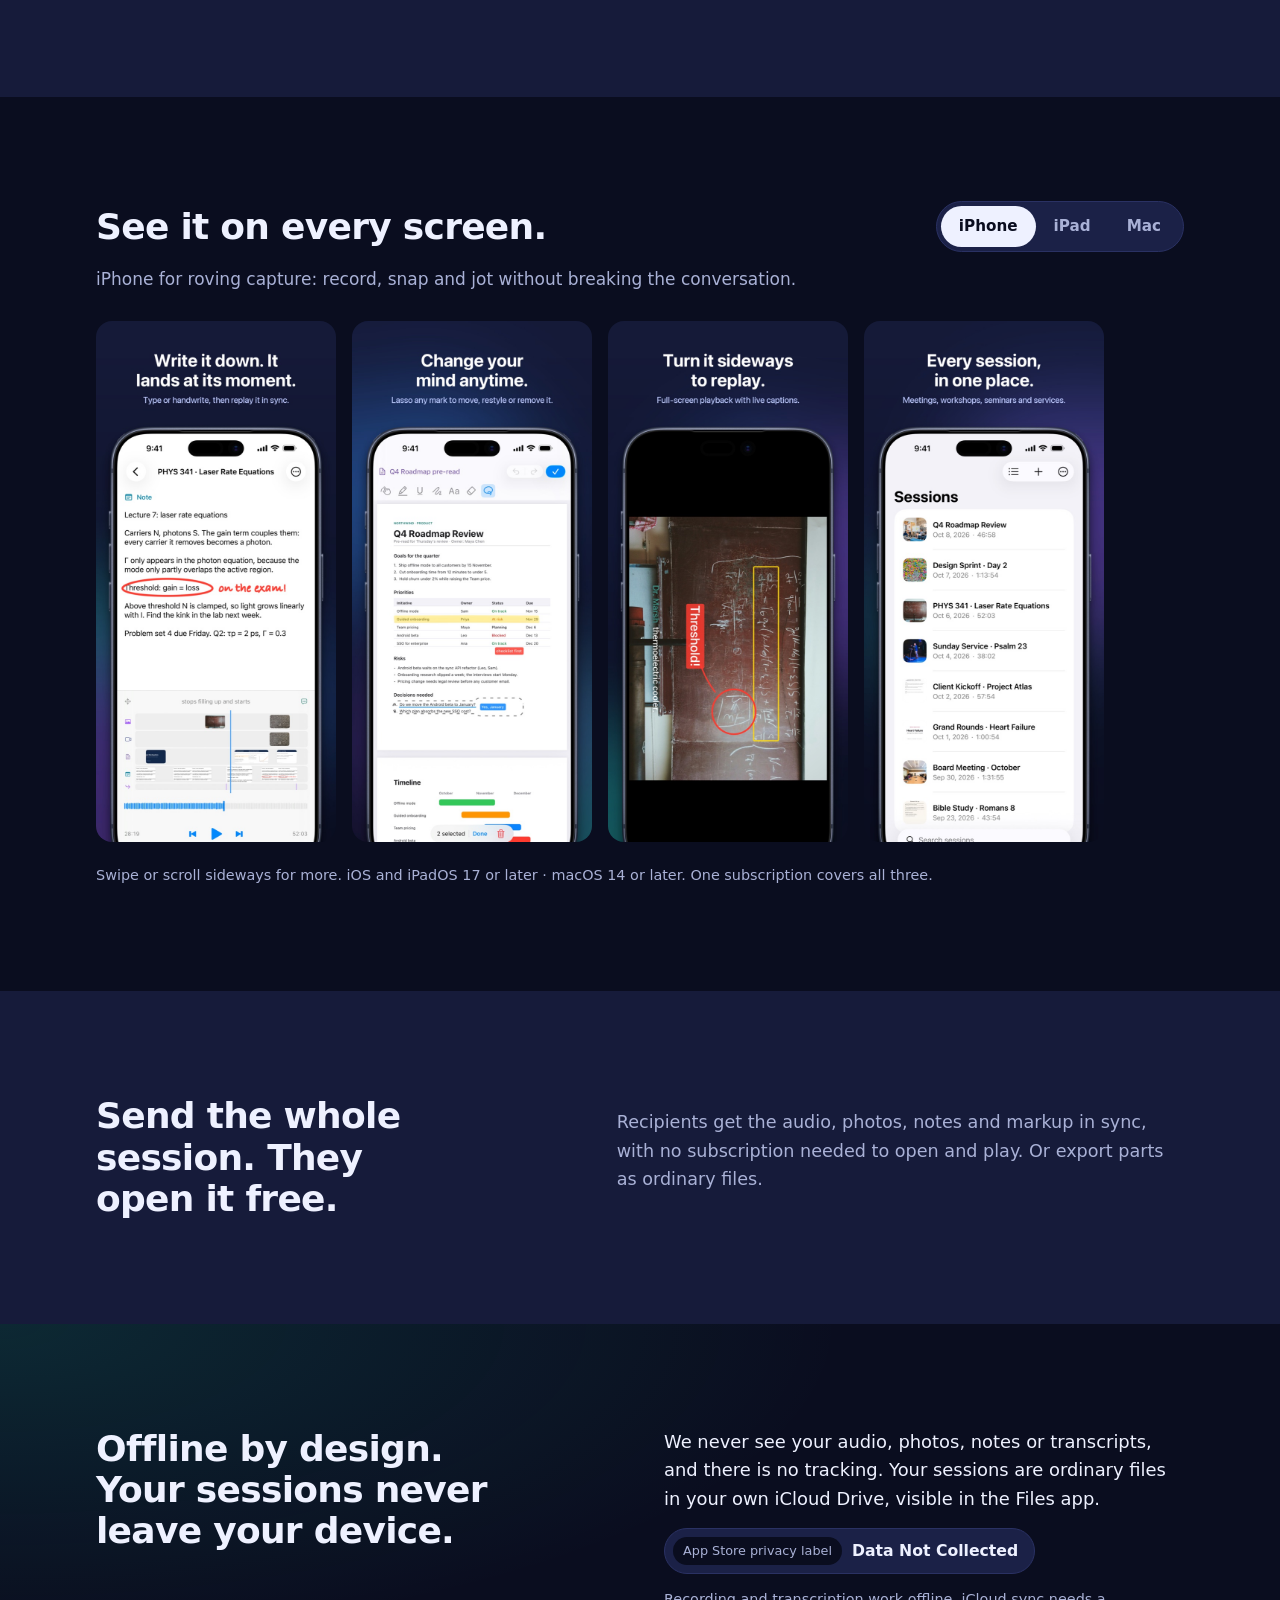
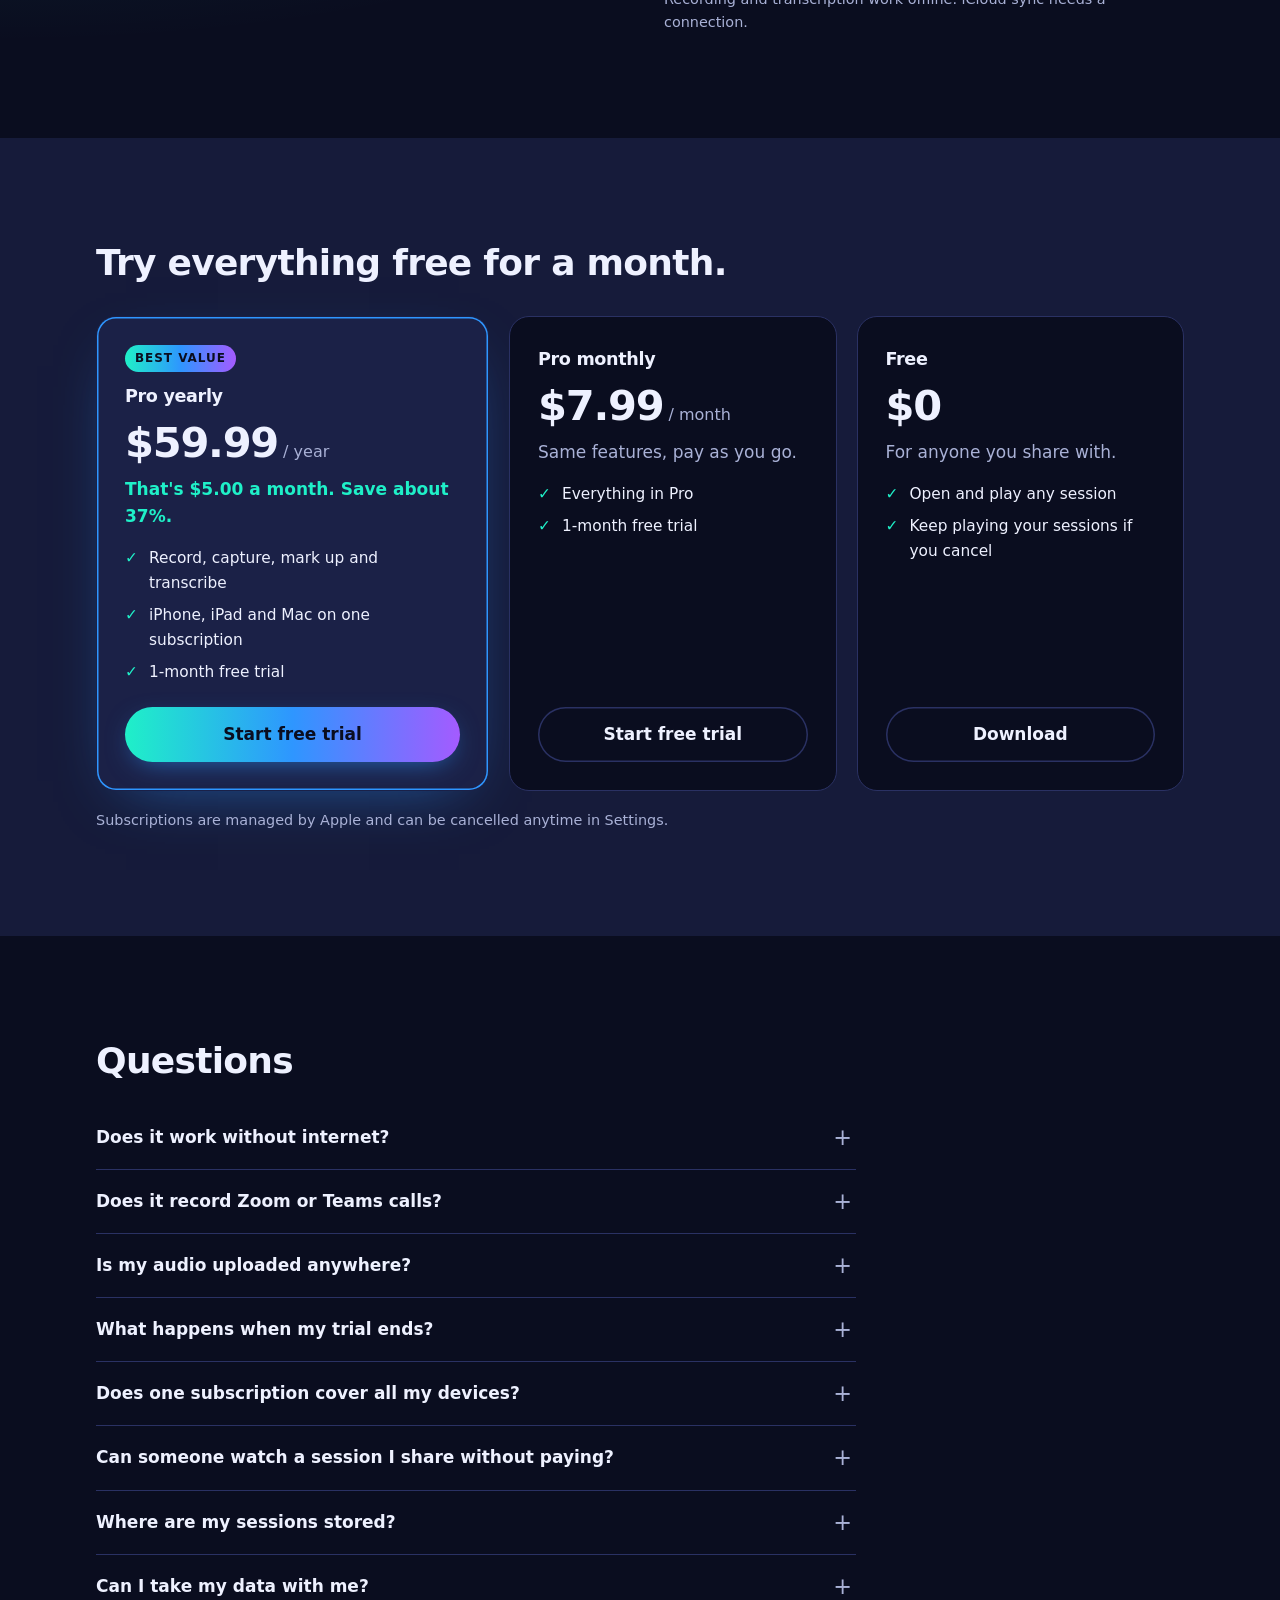
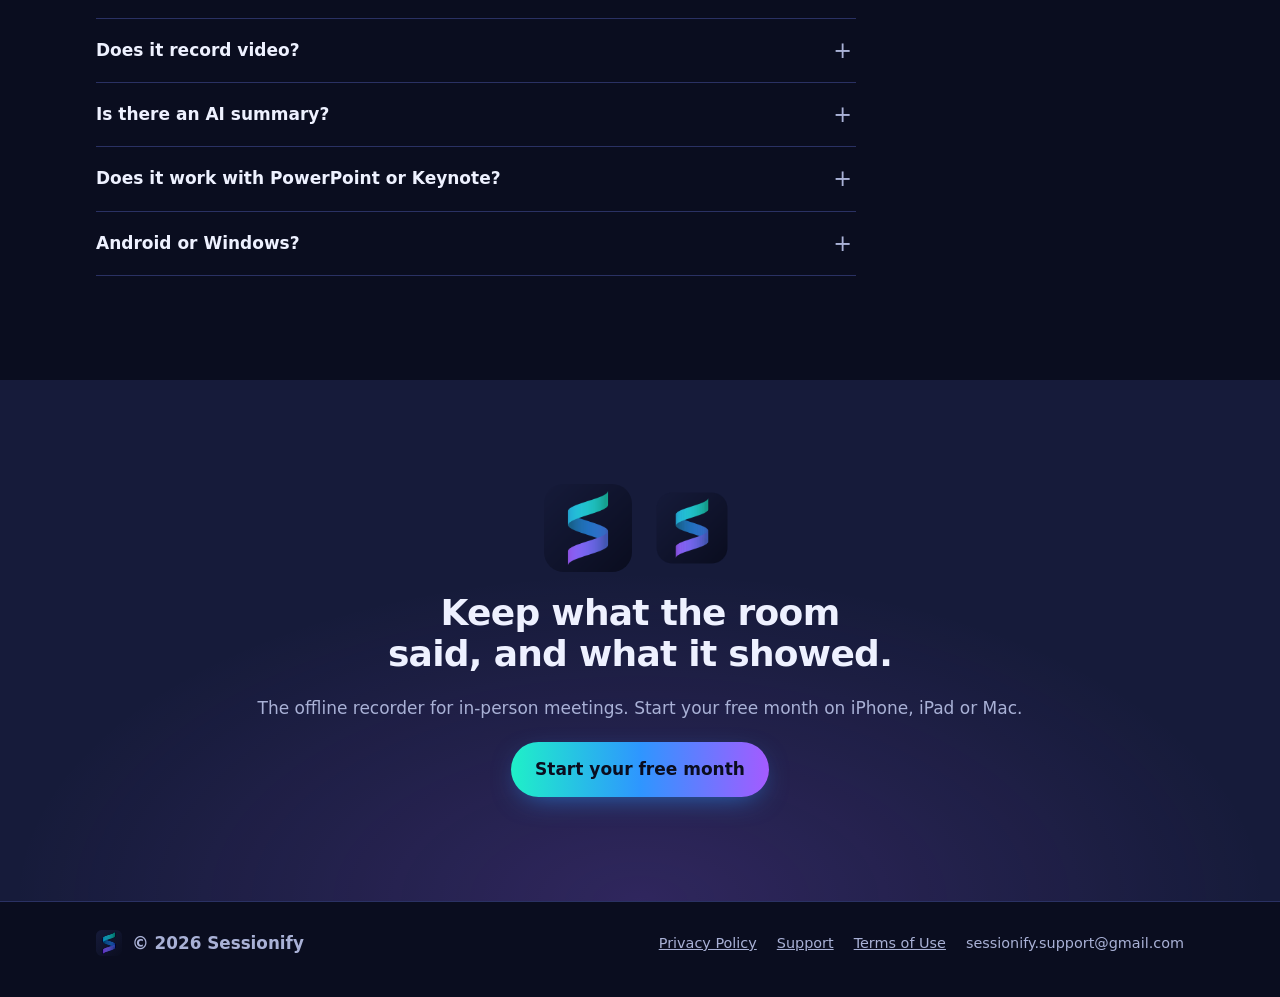
==== commit 204100f5: "Version the stylesheet link so browsers fetch the updated CSS Co-Authored-By: Claude Opus 5.5 <norep" ====
--- a/landing/index.html
+++ b/landing/index.html
@@ -16,7 +16,7 @@
 <link rel="icon" href="assets/logo/sessionify-mark.svg" type="image/svg+xml">
 <link rel="alternate icon" href="assets/logo/sessionify-mark.png" type="image/png">
 <link rel="apple-touch-icon" href="assets/app-icon/icon-ios-1024.png">
-<link rel="stylesheet" href="style.css">
+<link rel="stylesheet" href="style.css?v=2">
 </head>
 <body>
 
--- a/landing/style.css
+++ b/landing/style.css
@@ -17,6 +17,7 @@
 }
 
 * { box-sizing: border-box; }
+[hidden] { display: none !important; }
 html { scroll-behavior: smooth; }
 @media (prefers-reduced-motion: reduce) { html { scroll-behavior: auto; } }
 body { margin: 0; background: var(--bg); color: var(--fg); font: 17px/1.6 var(--font); -webkit-font-smoothing: antialiased; }
